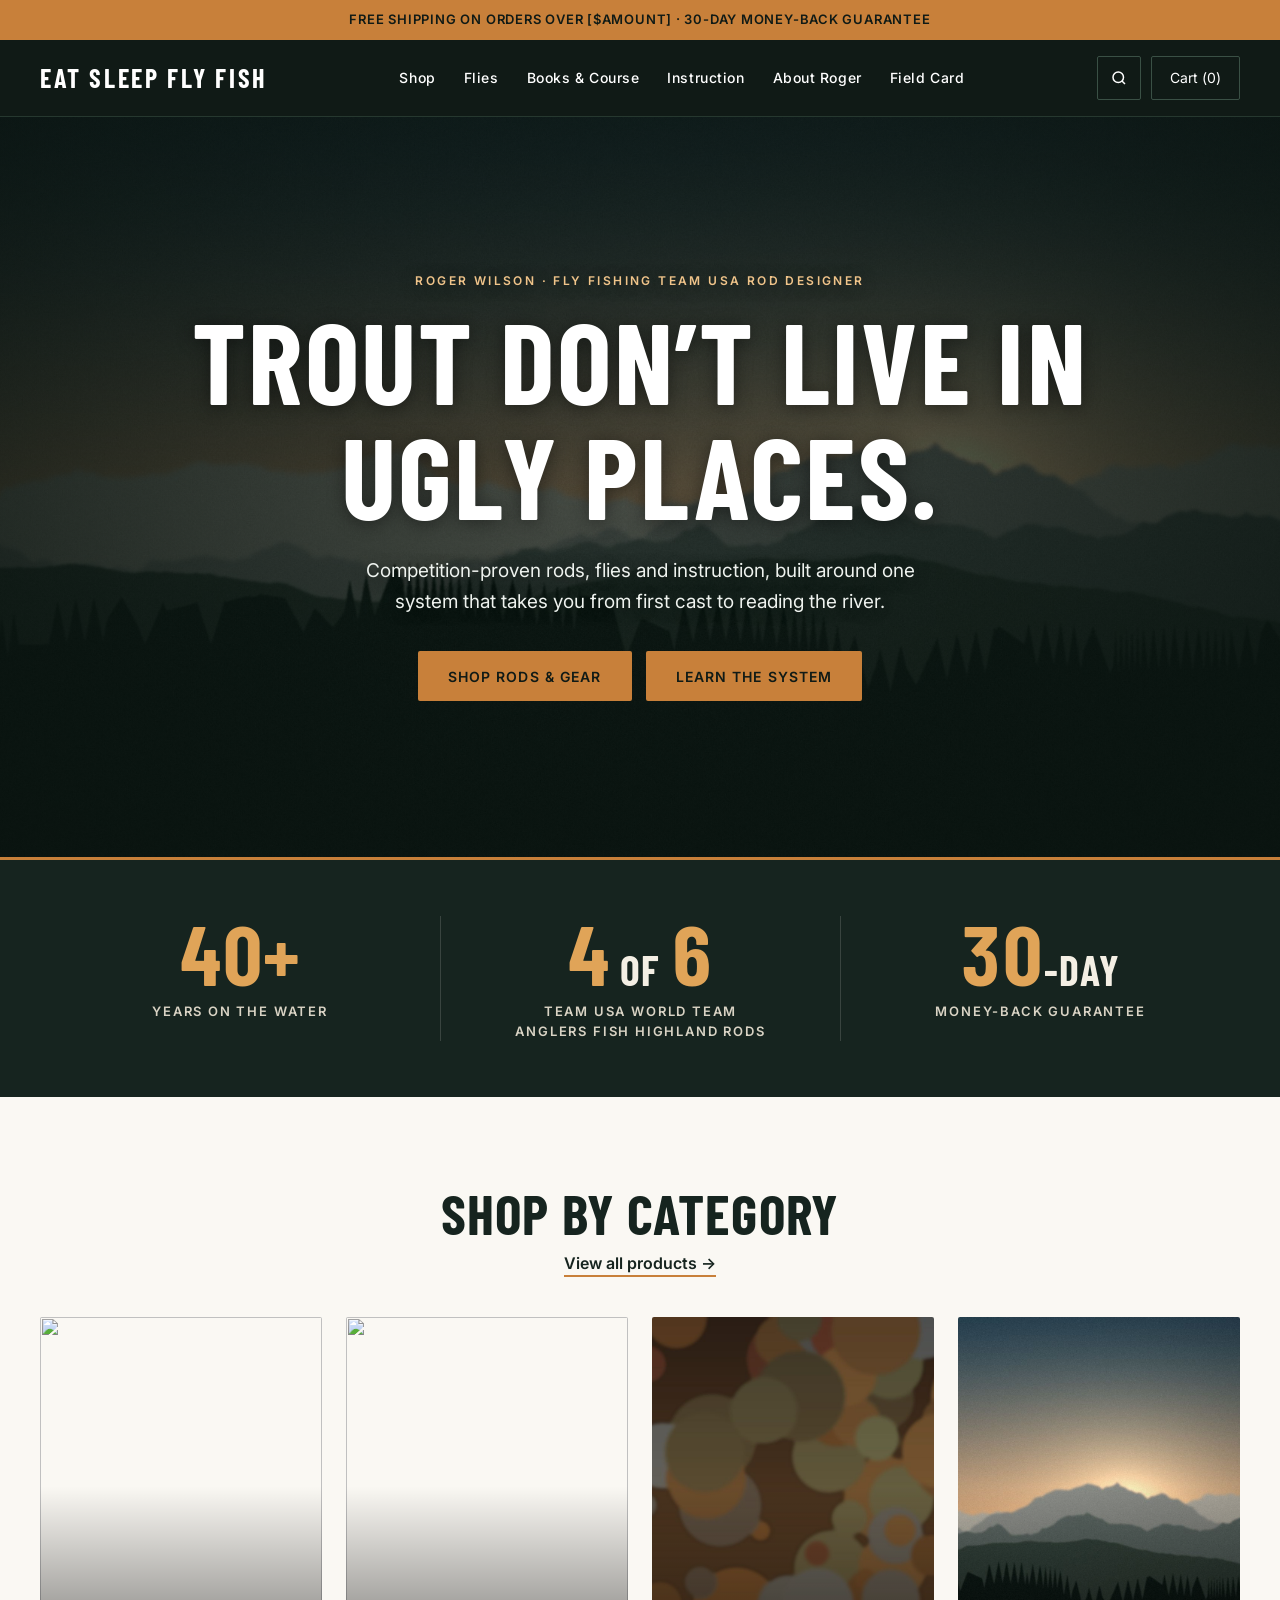
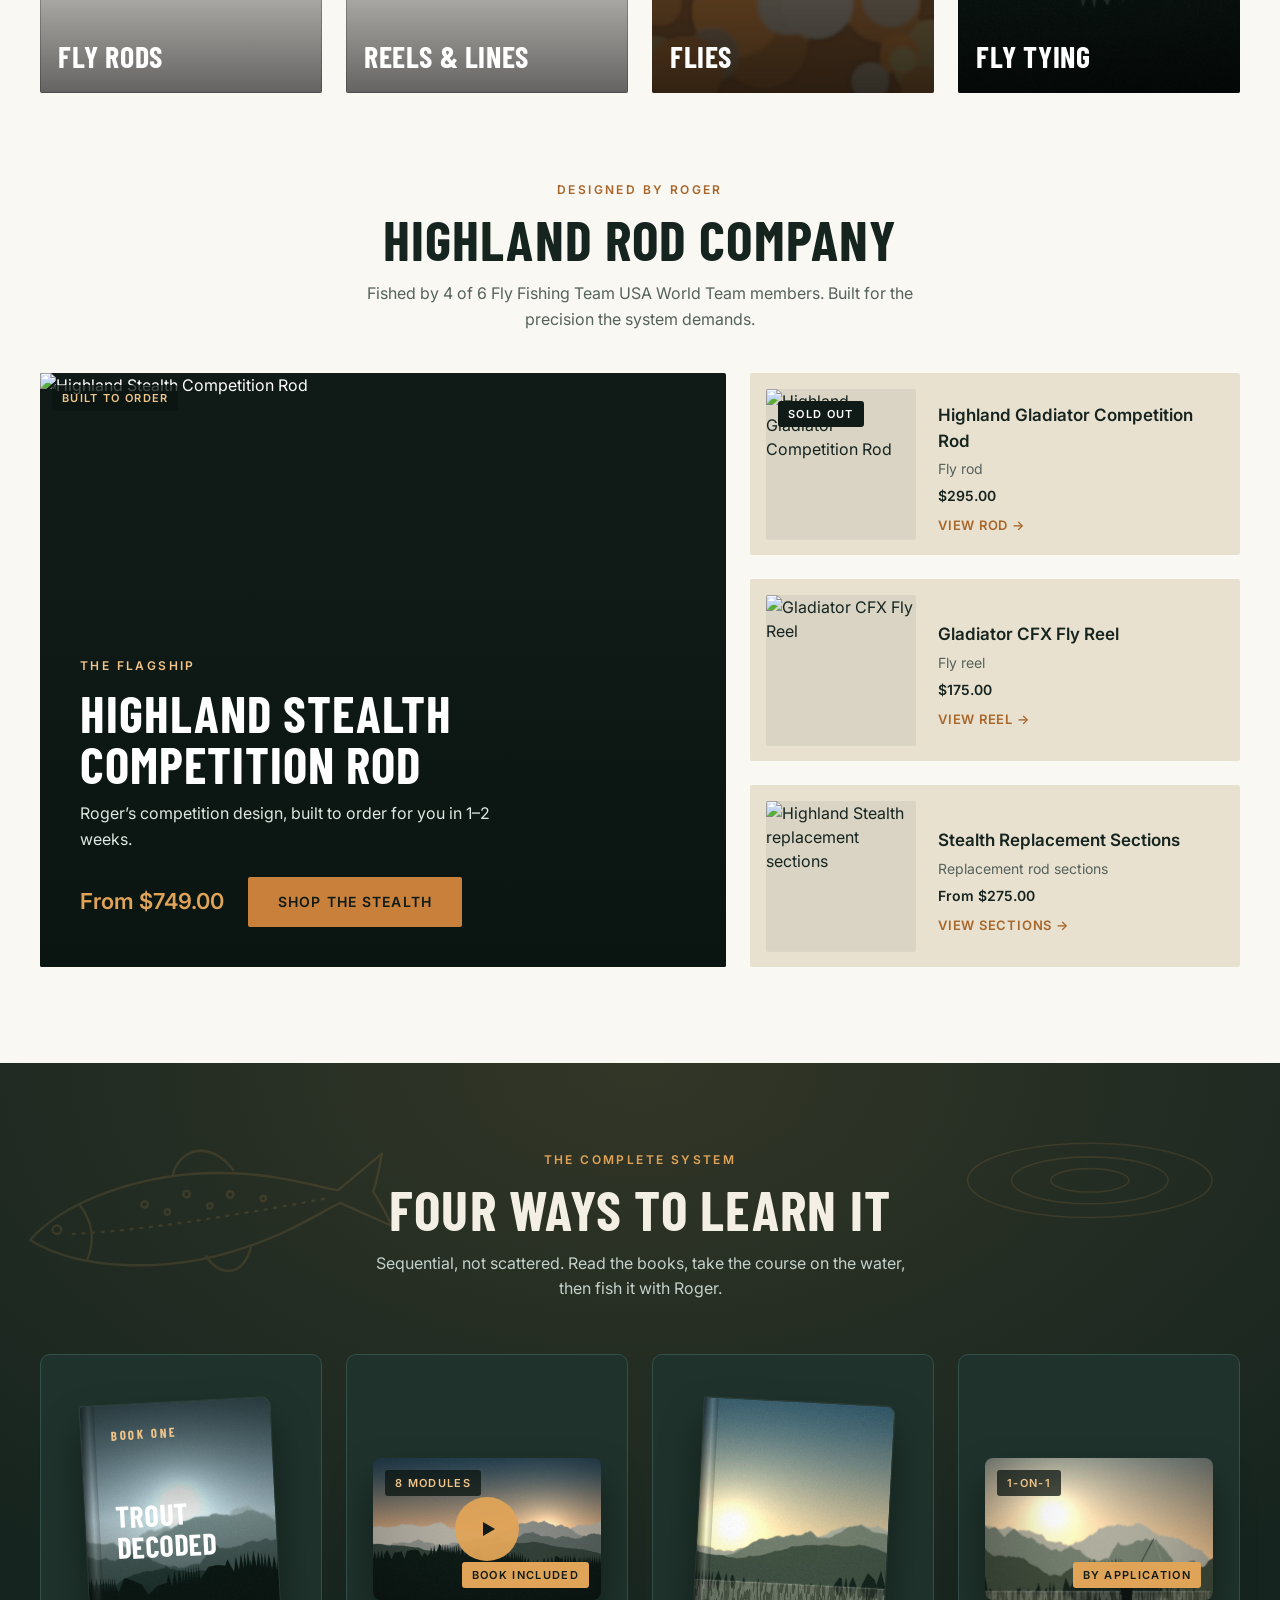
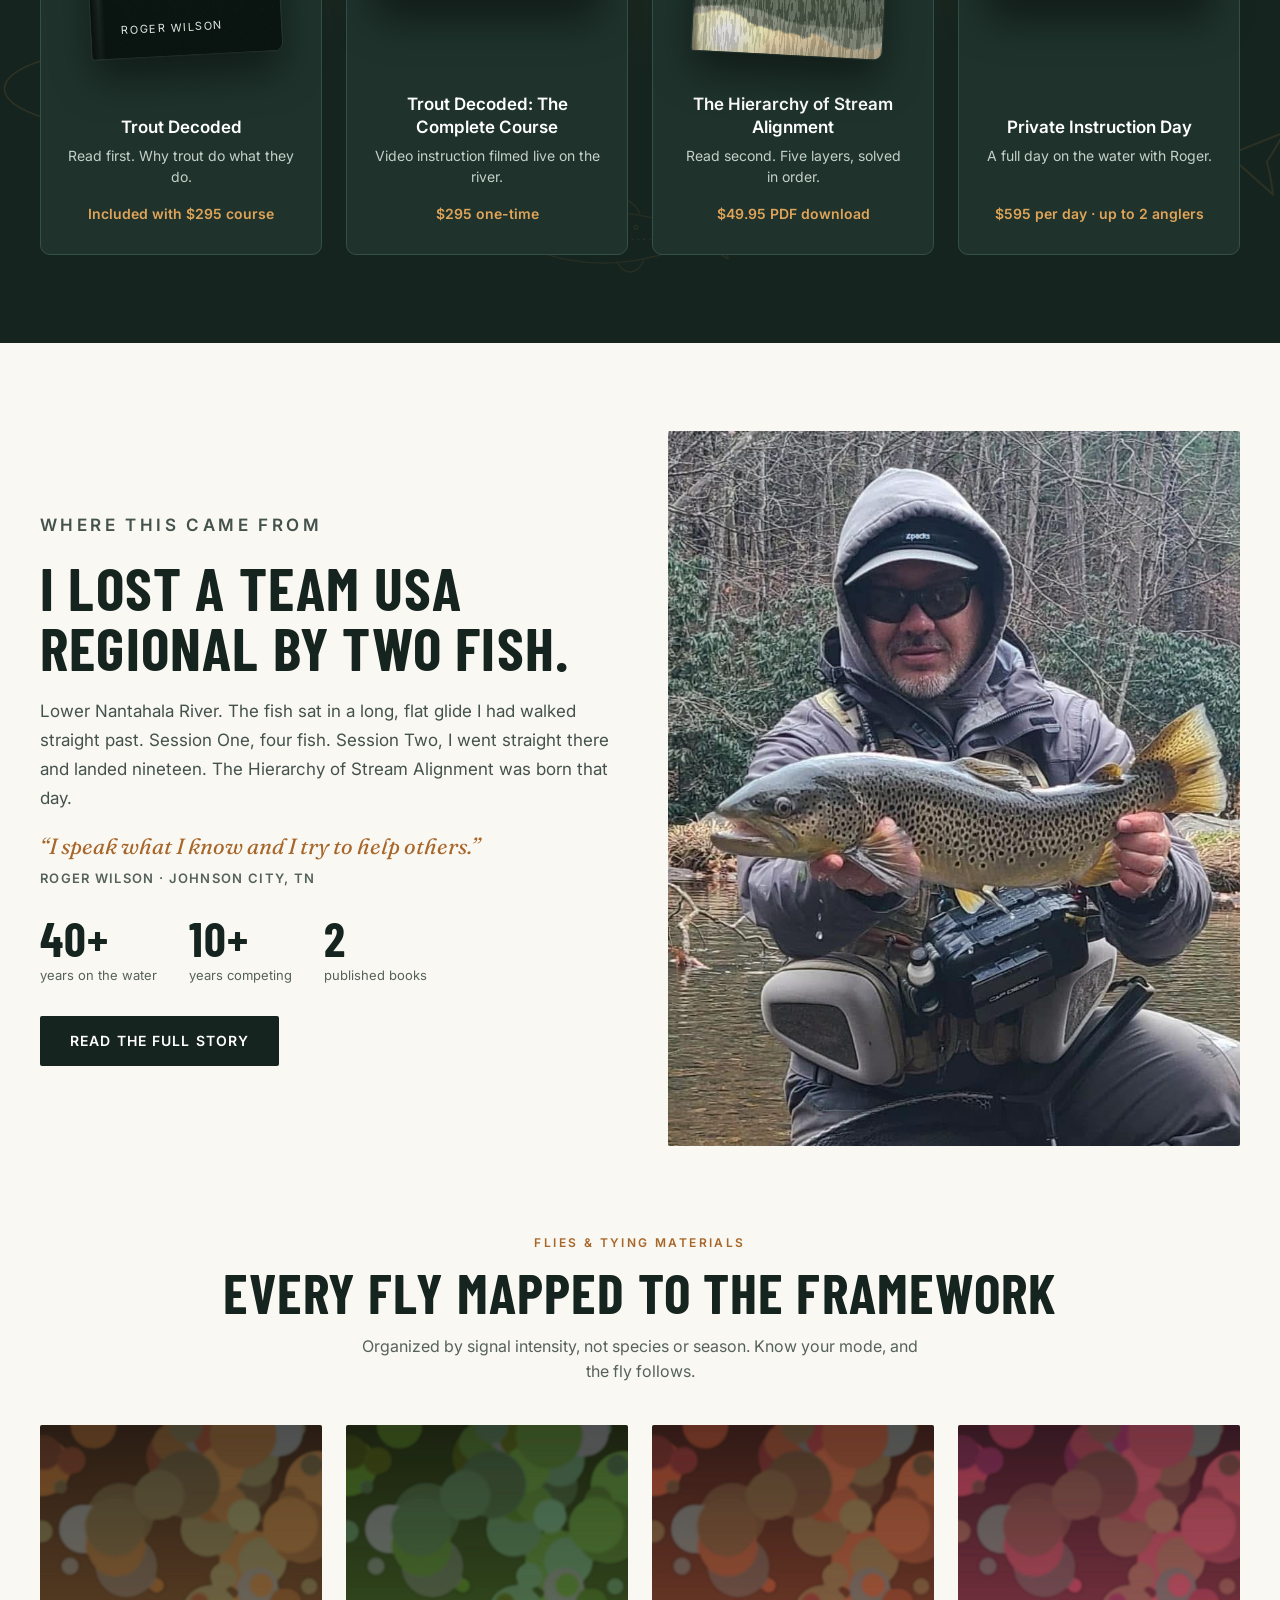
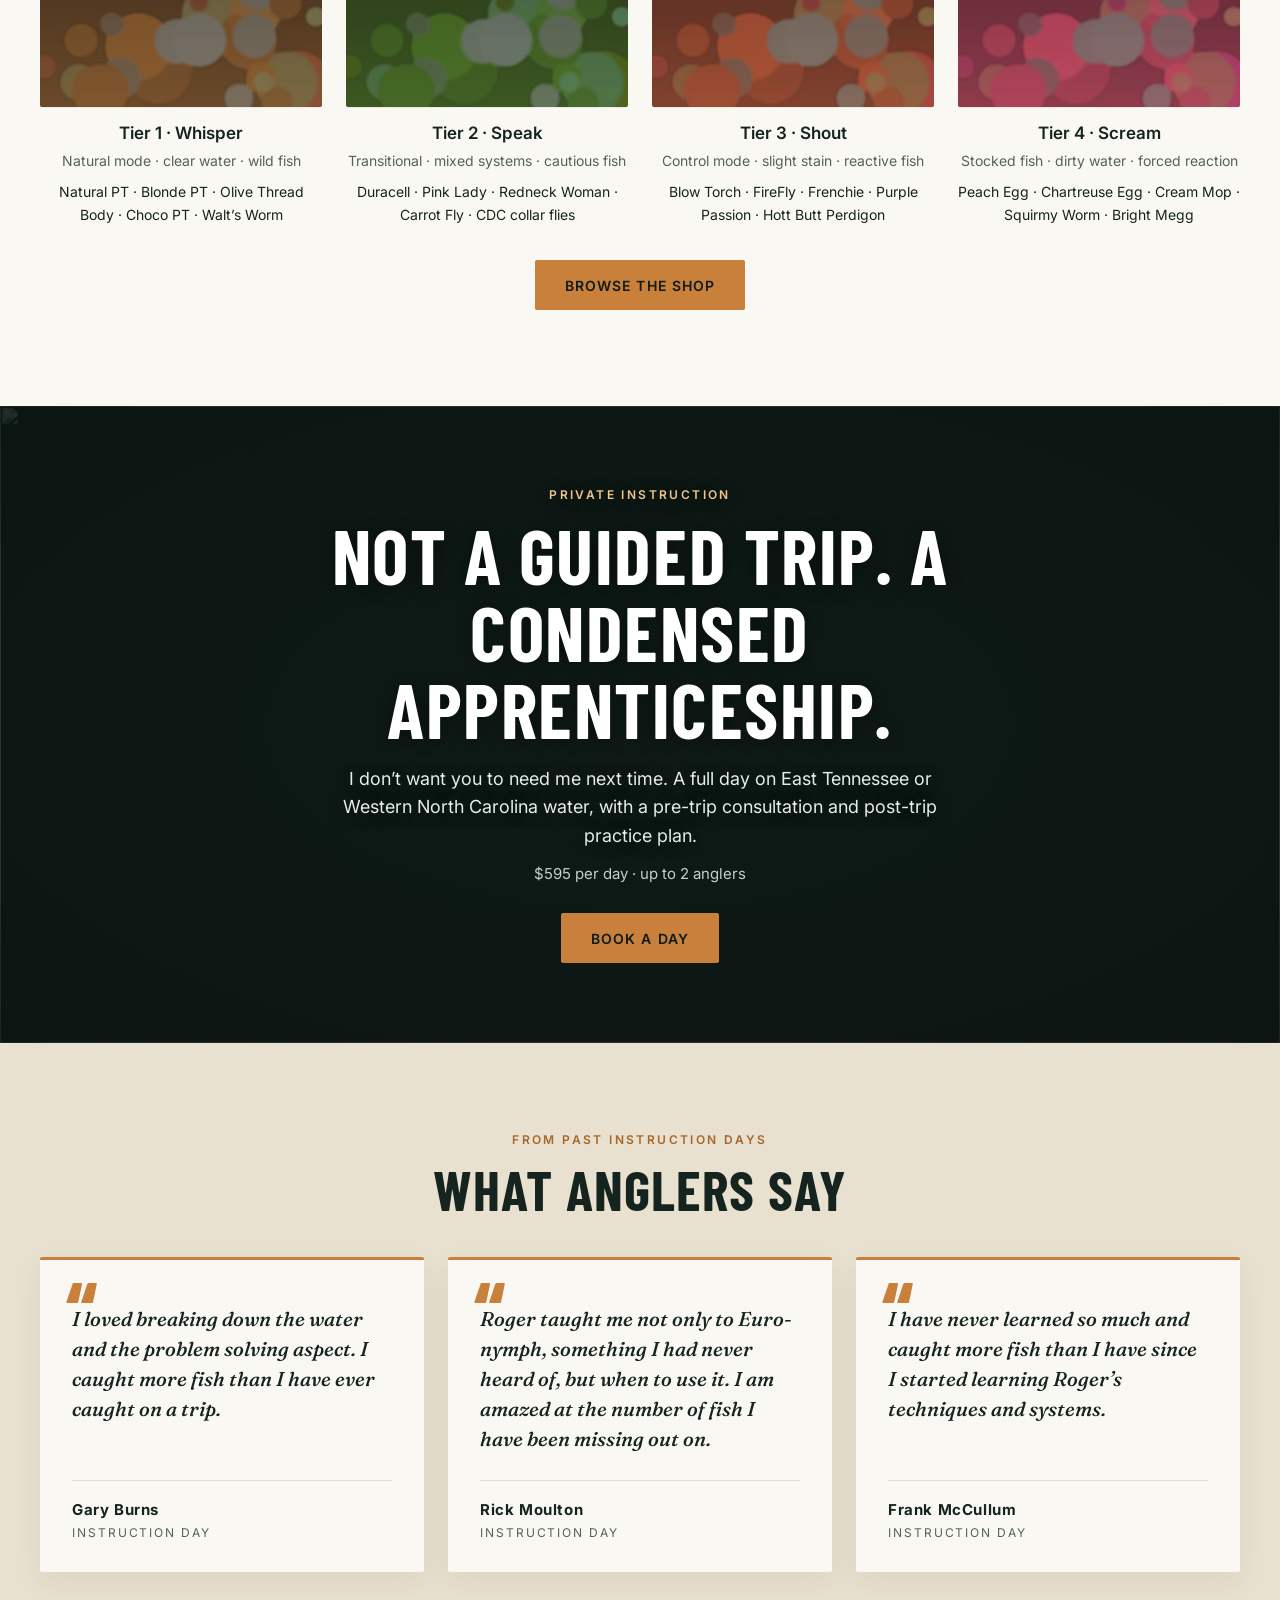
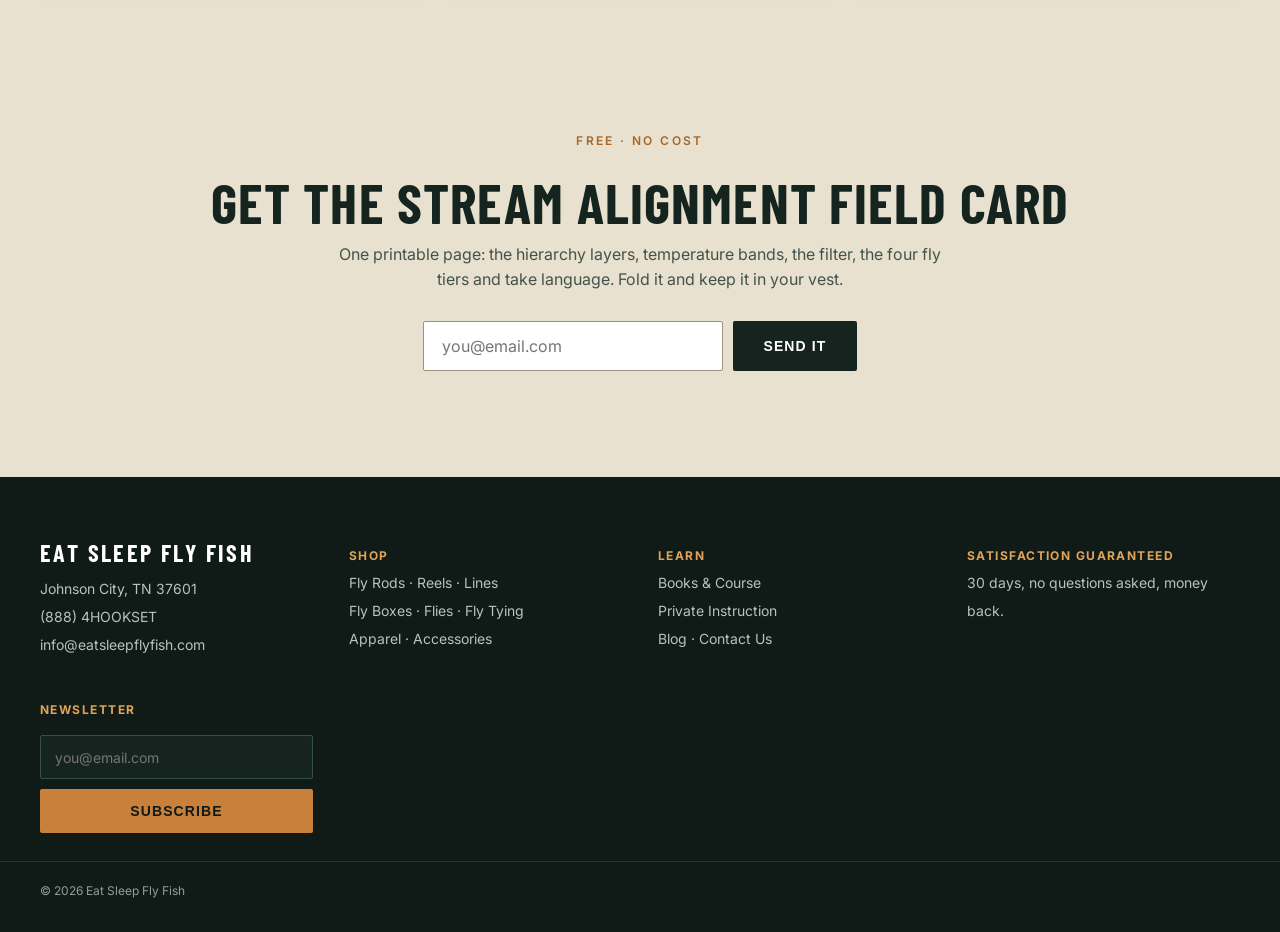
==== esff-site/index.html @ cd4b2e65 "Add files via upload" ====
<!doctype html>
<html lang="en">
<head>
<meta charset="utf-8">
<meta name="viewport" content="width=device-width, initial-scale=1">
<title>Eat Sleep Fly Fish — Fly fishing gear, flies &amp; instruction</title>
<meta name="description" content="Competition-proven fly rods, flies, tying materials and instruction from Roger Wilson. One system from first cast to reading the river.">
<meta name="theme-color" content="#16241f">
<link rel="preconnect" href="https://fonts.googleapis.com">
<link rel="preconnect" href="https://fonts.gstatic.com" crossorigin>
<link href="https://fonts.googleapis.com/css2?family=Barlow+Condensed:wght@500;600;700&amp;family=Fraunces:ital,wght@1,500&amp;family=Inter:wght@400;500;600&amp;display=swap" rel="stylesheet">
<link rel="stylesheet" href="styles.css">
<link rel="preconnect" href="https://www.youtube-nocookie.com">
<link rel="preconnect" href="https://www.youtube.com">
<link rel="preconnect" href="https://i.ytimg.com">
<link rel="preconnect" href="https://www.google.com">
</head>
<body>

<a class="skip" href="#main">Skip to content</a>

<div class="promo">Free shipping on orders over [$AMOUNT] · 30-day money-back guarantee</div>

<header class="site-header" id="top">
  <div class="container header-row">
    <a href="#top" class="brand h">Eat Sleep Fly Fish</a>
    <button class="nav-toggle" aria-expanded="false" aria-controls="primary-nav" aria-label="Menu">
      <span></span><span></span><span></span>
    </button>
    <nav id="primary-nav" class="nav" aria-label="Main">
      <a href="#shop">Shop</a>
      <a href="#flies">Flies</a>
      <a href="#learn">Books &amp; Course</a>
      <a href="#instruction">Instruction</a>
      <a href="#about">About Roger</a>
      <a href="#field-card">Field Card</a>
    </nav>
    <div class="header-actions">
      <button class="icon-btn" aria-label="Search">
        <svg width="18" height="18" viewBox="0 0 24 24" fill="none" stroke="currentColor" stroke-width="2" aria-hidden="true"><circle cx="11" cy="11" r="7"/><path d="M20 20l-4-4"/></svg>
      </button>
      <a href="#" class="cart-btn">Cart (<span id="cart-count">0</span>)</a>
    </div>
  </div>
</header>

<main id="main">

<!-- HERO -->
<section class="hero">
  <!-- PLACEHOLDER: YouTube background. To go back to the self-hosted file, delete .hero-yt and restore:
  <video class="hero-video" autoplay muted loop playsinline poster="assets/hero.jpg" aria-hidden="true">
    <source src="assets/hero.mp4" type="video/mp4">
  </video>
  -->
  <div class="hero-yt" aria-hidden="true" data-yt-id="wlLaIAcJRos">
    <div id="hero-yt-player"></div>
    <div class="hero-yt-cover"></div>
  </div>
  <div class="hero-shade"></div>
  <div class="container hero-inner">
    <p class="eyebrow light">Roger Wilson · Fly Fishing Team USA Rod Designer</p>
    <h1 class="h hero-title">Trout don’t live in ugly places.</h1>
    <p class="hero-sub">Competition-proven rods, flies and instruction, built around one system that takes you from first cast to reading the river.</p>
    <div class="btn-row">
      <a class="btn" href="#shop">Shop Rods &amp; Gear</a>
      <a class="btn outline" href="#learn">Learn the System</a>
    </div>
  </div>
</section>

<!-- STATS STRIP -->
<section class="strip">
  <div class="container strip-row">
    <div class="stat">
      <b class="h stat-num"><span data-count="40">40</span>+</b>
      <span class="stat-label">Years on the water</span>
    </div>
    <div class="stat">
      <b class="h stat-num"><span data-count="4">4</span><small> of </small>6</b>
      <span class="stat-label">Team USA World Team anglers fish Highland rods</span>
    </div>
    <div class="stat">
      <b class="h stat-num"><span data-count="30">30</span><small>-day</small></b>
      <span class="stat-label">Money-back guarantee</span>
    </div>
  </div>
</section>

<!-- CATEGORIES -->
<section id="shop" class="container section">
  <div class="section-head center reveal">
    <h2 class="h">Shop by category</h2>
    <a class="link" href="https://eatsleepflyfish.com/collections/all">View all products →</a>
  </div>
  <div class="grid cols-4">
    <a class="tile reveal" href="https://eatsleepflyfish.com/collections/fly-rods-1"><img src="https://cdn.shopify.com/s/files/1/0056/9016/3270/files/Stealth_Rod_Close_up_2.jpg?v=1736611424&amp;width=800" alt="" loading="lazy"><span class="h">Fly Rods</span></a>
    <a class="tile reveal" href="https://eatsleepflyfish.com/collections/fly-reels"><img src="https://cdn.shopify.com/s/files/1/0056/9016/3270/products/BlackonBlack.jpg?v=1623808858&amp;width=800" alt="" loading="lazy"><span class="h">Reels &amp; Lines</span></a>
    <a class="tile reveal" href="#flies"><img src="assets/bokeh.jpg" alt="" loading="lazy"><span class="h">Flies</span></a>
    <a class="tile reveal" href="#tying" id="tying"><img src="assets/hero.jpg" alt="" loading="lazy" style="object-position:80% 50%"><span class="h">Fly Tying</span></a>
  </div>
</section>

<!-- RODS -->
<section class="container section" id="rods">
  <div class="section-head center reveal">
    <p class="eyebrow">Designed by Roger</p>
    <h2 class="h">Highland Rod Company</h2>
    <p class="lede">Fished by 4 of 6 Fly Fishing Team USA World Team members. Built for the precision the system demands.</p>
  </div>
  <div class="rods-feature">
    <!-- Flagship spotlight -->
    <a class="feature reveal" href="https://eatsleepflyfish.com/collections/fly-rods/products/highland-stealth">
      <img src="https://cdn.shopify.com/s/files/1/0056/9016/3270/files/StealthRodCloseUp.jpg?v=1736611388&amp;width=1400" alt="Highland Stealth Competition Rod" loading="lazy">
      <img class="alt" src="https://cdn.shopify.com/s/files/1/0056/9016/3270/files/Steallth_Rod_Upright.jpg?v=1736611425&amp;width=1400" alt="" loading="lazy">
      <span class="tag tl">Built to order</span>
      <div class="feature-body">
        <p class="eyebrow light">The flagship</p>
        <h3 class="h">Highland Stealth Competition Rod</h3>
        <p class="feature-copy">Roger’s competition design, built to order for you in 1–2 weeks.</p>
        <div class="feature-foot">
          <span class="feature-price">From $749.00</span>
          <span class="btn">Shop the Stealth</span>
        </div>
      </div>
    </a>
    <!-- The rest of the line -->
    <div class="rods-list">
      <a class="product row-card reveal" href="https://eatsleepflyfish.com/collections/fly-rods/products/highland-gladiator-competition-rod">
        <div class="thumb"><img src="https://cdn.shopify.com/s/files/1/0056/9016/3270/products/Gladiator_Rod_1.jpg?v=1574045296&amp;width=400" alt="Highland Gladiator Competition Rod" loading="lazy"><img class="alt" src="https://cdn.shopify.com/s/files/1/0056/9016/3270/products/Gladiator_Rod_2.jpg?v=1574045296&amp;width=400" alt="" loading="lazy"><span class="tag tl sold">Sold out</span></div>
        <div><h3>Highland Gladiator Competition Rod</h3><p>Fly rod</p><p class="price">$295.00</p><span class="more">View rod →</span></div>
      </a>
      <a class="product row-card reveal" href="https://eatsleepflyfish.com/collections/fly-rods/products/gladiator-cf-fly-reel">
        <div class="thumb"><img src="https://cdn.shopify.com/s/files/1/0056/9016/3270/products/FaceonShotBlack.jpg?v=1623808858&amp;width=400" alt="Gladiator CFX Fly Reel" loading="lazy"><img class="alt" src="https://cdn.shopify.com/s/files/1/0056/9016/3270/products/SideShotBlack.jpg?v=1623808858&amp;width=400" alt="" loading="lazy"></div>
        <div><h3>Gladiator CFX Fly Reel</h3><p>Fly reel</p><p class="price">$175.00</p><span class="more">View reel →</span></div>
      </a>
      <a class="product row-card reveal" href="https://eatsleepflyfish.com/collections/fly-rods/products/highland-stealth-competition-rod-replacement-sections">
        <div class="thumb"><img src="https://cdn.shopify.com/s/files/1/0056/9016/3270/files/Stealth_Rod_Guides.jpg?v=1736611424&amp;width=400" alt="Highland Stealth replacement sections" loading="lazy"><img class="alt" src="https://cdn.shopify.com/s/files/1/0056/9016/3270/files/Katana_Grip_96b78428-d20a-4441-9481-a2acf0d34b00.jpg?v=1739242450&amp;width=400" alt="" loading="lazy"></div>
        <div><h3>Stealth Replacement Sections</h3><p>Replacement rod sections</p><p class="price">From $275.00</p><span class="more">View sections →</span></div>
      </a>
    </div>
  </div>
</section>

<!-- BOOKS + COURSE -->
<section id="learn" class="learn">
  <svg class="learn-bg" aria-hidden="true" viewBox="0 0 1440 900" preserveAspectRatio="xMidYMid slice">
    <defs>
      <symbol id="trout" viewBox="-200 -80 400 160"><g fill="none" stroke="#e0a458" stroke-width="2.2" stroke-linecap="round" stroke-linejoin="round"><path d="M-150 0C-110 -34 -30 -48 40 -36C90 -28 120 -12 140 -6L185 -34C178 -12 174 -4 172 0C174 4 178 12 185 34L140 6C120 12 90 28 40 36C-30 48 -110 34 -150 0Z"/><path d="M-10 -42C0 -66 30 -68 46 -38"/><path d="M10 38C20 58 40 62 52 36"/><path d="M-100 -26C-90 -8 -90 8 -100 26"/><path d="M-110 0C-40 6 40 4 130 0" stroke-dasharray="2 7"/><circle cx="-124" cy="-6" r="4"/><circle cx="-40" cy="-18" r="3"/><circle cx="0" cy="-22" r="3"/><circle cx="40" cy="-16" r="3"/><circle cx="-20" cy="-8" r="2.5"/><circle cx="20" cy="-8" r="2.5"/><circle cx="70" cy="-8" r="2.5"/></g></symbol>
      <symbol id="sprig" viewBox="0 0 120 260"><g fill="none" stroke="#e0a458" stroke-width="2" stroke-linecap="round"><path d="M60 258C58 180 62 90 60 4"/><path d="M60 230L12 204M60 230L108 204M60 196L20 168M60 196L100 168M60 160L28 134M60 160L92 134M60 124L36 102M60 124L84 102M60 88L42 70M60 88L78 70M60 54L48 40M60 54L72 40"/></g></symbol>
      <radialGradient id="glow" cx="50%" cy="0%" r="70%"><stop offset="0" stop-color="#e0a458" stop-opacity=".14"/><stop offset="1" stop-color="#e0a458" stop-opacity="0"/></radialGradient>
    </defs>
    <rect width="1440" height="900" fill="url(#glow)"/>
    <g opacity=".13"><use href="#trout" x="40" y="70" width="440" height="176" transform="rotate(-8 260 160)"/></g>
    <g opacity=".10"><use href="#trout" x="1010" y="610" width="380" height="152" transform="rotate(10 1200 686)"/></g>
    <g opacity=".08"><use href="#trout" x="560" y="740" width="260" height="104"/></g>
    <g opacity=".12">
      <use href="#sprig" x="-10" y="380" width="110" height="238" transform="rotate(-18 45 500)"/>
      <use href="#sprig" x="1330" y="60" width="110" height="238" transform="rotate(20 1385 180)"/>
      <use href="#sprig" x="1270" y="330" width="80" height="173" transform="rotate(36 1310 420)"/>
    </g>
    <g fill="none" stroke="#e0a458" stroke-opacity=".12" stroke-width="1.6">
      <ellipse cx="1180" cy="120" rx="40" ry="12"/><ellipse cx="1180" cy="120" rx="80" ry="24"/><ellipse cx="1180" cy="120" rx="125" ry="38"/>
      <ellipse cx="210" cy="640" rx="30" ry="9"/><ellipse cx="210" cy="640" rx="64" ry="19"/><ellipse cx="210" cy="640" rx="100" ry="30"/><ellipse cx="210" cy="640" rx="140" ry="42"/>
    </g>
  </svg>
  <div class="container learn-inner">
    <div class="section-head center light">
      <p class="eyebrow amber">The complete system</p>
      <h2 class="h">Four ways to learn it</h2>
      <p class="lede">Sequential, not scattered. Read the books, take the course on the water, then fish it with Roger.</p>
    </div>
    <div class="grid cols-4 stretch">
      <a class="card" href="https://eatsleepflyfish.com/products/trout-decoded">
        <div class="card-media"><div class="cover tilt-l"><img src="assets/forest.jpg" alt=""><i class="spine"></i><div class="cover-text"><span class="h k">Book One</span><span class="h t">Trout Decoded</span><span class="by">Roger Wilson</span></div></div></div>
        <h3>Trout Decoded</h3><p>Read first. Why trout do what they do.</p><p class="price amber">Included with $295 course</p>
      </a>
      <a class="card" href="https://eatsleepflyfish.com/products/trout-decoded">
        <div class="card-media"><div class="video-thumb"><img src="assets/hero.jpg" alt=""><span class="play" aria-hidden="true"><svg width="24" height="24" viewBox="0 0 24 24"><path d="M8 5l12 7-12 7z" fill="#101a16"/></svg></span><span class="tag tl">8 modules</span><span class="tag br">Book included</span></div></div>
        <h3>Trout Decoded: The Complete Course</h3><p>Video instruction filmed live on the river.</p><p class="price amber">$295 one-time</p>
      </a>
      <a class="card" href="https://eatsleepflyfish.com/products/hierarchy-of-stream-alignment">
        <div class="card-media"><div class="cover tilt-r"><img src="assets/river.jpg" alt=""><i class="spine"></i><div class="cover-text"><span class="h k">Book Two</span><span class="h t">The Hierarchy</span><span class="by">Roger Wilson</span></div></div></div>
        <h3>The Hierarchy of Stream Alignment</h3><p>Read second. Five layers, solved in order.</p><p class="price amber">$49.95 PDF download</p>
      </a>
      <a class="card" href="https://eatsleepflyfish.com/products/instruction">
        <div class="card-media"><div class="video-thumb"><img src="assets/angler.jpg" alt=""><span class="tag tl">1-on-1</span><span class="tag br">By application</span></div></div>
        <h3>Private Instruction Day</h3><p>A full day on the water with Roger.</p><p class="price amber">$595 per day · up to 2 anglers</p>
      </a>
    </div>
  </div>
</section>

<!-- ABOUT -->
<section id="about" class="container section about">
  <div class="about-grid">
    <div class="about-copy reveal">
      <p class="eyebrow">Where this came from</p>
      <h2 class="h">I lost a Team USA Regional by two fish.</h2>
      <p>Lower Nantahala River. The fish sat in a long, flat glide I had walked straight past. Session One, four fish. Session Two, I went straight there and landed nineteen. The Hierarchy of Stream Alignment was born that day.</p>
      <blockquote class="pull">“I speak what I know and I try to help others.”<cite>Roger Wilson · Johnson City, TN</cite></blockquote>
      <div class="stats">
        <div><b class="h">40+</b><span>years on the water</span></div>
        <div><b class="h">10+</b><span>years competing</span></div>
        <div><b class="h">2</b><span>published books</span></div>
      </div>
      <a class="btn dark" href="#">Read the full story</a>
    </div>
    <div class="about-img reveal"><img src="assets/roger-wilson.jpg" alt="Roger Wilson holding a brown trout in a mountain stream" loading="lazy" style="object-position:50% 30%"></div>
  </div>
</section>

<!-- FLIES -->
<section id="flies" class="container section">
  <div class="section-head center reveal">
    <p class="eyebrow">Flies &amp; tying materials</p>
    <h2 class="h">Every fly mapped to the framework</h2>
    <p class="lede">Organized by signal intensity, not species or season. Know your mode, and the fly follows.</p>
  </div>
  <div class="grid cols-4 center-text">
    <a class="product reveal" href="https://eatsleepflyfish.com/collections/flies/Flies"><div class="thumb sq t1"><img src="assets/bokeh.jpg" alt="" loading="lazy"></div><h3>Tier 1 · Whisper</h3><p>Natural mode · clear water · wild fish</p><p class="flies-list">Natural PT · Blonde PT · Olive Thread Body · Choco PT · Walt’s Worm</p></a>
    <a class="product reveal" href="https://eatsleepflyfish.com/collections/flies/Flies"><div class="thumb sq t2"><img src="assets/bokeh.jpg" alt="" loading="lazy"></div><h3>Tier 2 · Speak</h3><p>Transitional · mixed systems · cautious fish</p><p class="flies-list">Duracell · Pink Lady · Redneck Woman · Carrot Fly · CDC collar flies</p></a>
    <a class="product reveal" href="https://eatsleepflyfish.com/collections/flies/Flies"><div class="thumb sq t3"><img src="assets/bokeh.jpg" alt="" loading="lazy"></div><h3>Tier 3 · Shout</h3><p>Control mode · slight stain · reactive fish</p><p class="flies-list">Blow Torch · FireFly · Frenchie · Purple Passion · Hott Butt Perdigon</p></a>
    <a class="product reveal" href="https://eatsleepflyfish.com/collections/flies/Flies"><div class="thumb sq t4"><img src="assets/bokeh.jpg" alt="" loading="lazy"></div><h3>Tier 4 · Scream</h3><p>Stocked fish · dirty water · forced reaction</p><p class="flies-list">Peach Egg · Chartreuse Egg · Cream Mop · Squirmy Worm · Bright Megg</p></a>
  </div>
  <div class="btn-row"><a class="btn" href="https://eatsleepflyfish.com/collections/all">Browse the Shop</a></div>
</section>

<!-- INSTRUCTION -->
<section id="instruction" class="instruction">
  <!-- PLACEHOLDER background: a frame from the hero video. Swap for a stock photo saved as assets/instruction.jpg -->
  <img class="instr-bg" src="https://i.ytimg.com/vi/wlLaIAcJRos/maxresdefault.jpg" alt="" loading="lazy">
  <div class="instr-shade"></div>
  <div class="container instr-inner">
    <p class="eyebrow light">Private instruction</p>
    <h2 class="h">Not a guided trip. A condensed apprenticeship.</h2>
    <p class="instr-copy">I don’t want you to need me next time. A full day on East Tennessee or Western North Carolina water, with a pre-trip consultation and post-trip practice plan.</p>
    <p class="instr-price">$595 per day · up to 2 anglers</p>
    <a class="btn" href="https://eatsleepflyfish.com/products/instruction">Book a Day</a>
  </div>
</section>

<!-- TESTIMONIALS -->
<section id="testimonials" class="testimonials">
  <div class="container section">
    <div class="section-head center reveal">
      <p class="eyebrow">From past instruction days</p>
      <h2 class="h">What anglers say</h2>
    </div>
    <div class="grid cols-3 quotes">
      <figure class="quote reveal">
        <span class="quote-mark h" aria-hidden="true">“</span>
        <blockquote>I loved breaking down the water and the problem solving aspect. I caught more fish than I have ever caught on a trip.</blockquote>
        <figcaption><b>Gary Burns</b><span>Instruction day</span></figcaption>
      </figure>
      <figure class="quote reveal">
        <span class="quote-mark h" aria-hidden="true">“</span>
        <blockquote>Roger taught me not only to Euro-nymph, something I had never heard of, but when to use it. I am amazed at the number of fish I have been missing out on.</blockquote>
        <figcaption><b>Rick Moulton</b><span>Instruction day</span></figcaption>
      </figure>
      <figure class="quote reveal">
        <span class="quote-mark h" aria-hidden="true">“</span>
        <blockquote>I have never learned so much and caught more fish than I have since I started learning Roger’s techniques and systems.</blockquote>
        <figcaption><b>Frank McCullum</b><span>Instruction day</span></figcaption>
      </figure>
    </div>
  </div>
</section>

<!-- FIELD CARD -->
<section id="field-card" class="fieldcard">
  <div class="container fieldcard-inner">
    <p class="eyebrow">Free · No cost</p>
    <h2 class="h">Get the Stream Alignment Field Card</h2>
    <p>One printable page: the hierarchy layers, temperature bands, the filter, the four fly tiers and take language. Fold it and keep it in your vest.</p>
    <form id="field-form" class="signup" novalidate>
      <label for="email" class="sr">Email address</label>
      <input id="email" name="email" type="email" placeholder="you@email.com" autocomplete="email" required>
      <button class="btn dark" type="submit">Send it</button>
    </form>
    <p id="form-msg" class="form-msg" role="status" aria-live="polite"></p>
  </div>
</section>

</main>

<footer class="site-footer">
  <div class="container footer-grid">
    <div><div class="h brand-foot">Eat Sleep Fly Fish</div>Johnson City, TN 37601<br>(888) 4HOOKSET<br><a href="mailto:info@eatsleepflyfish.com">info@eatsleepflyfish.com</a></div>
    <div><b>Shop</b><br>
      <a href="https://eatsleepflyfish.com/collections/fly-rods-1">Fly Rods</a> · <a href="https://eatsleepflyfish.com/collections/fly-reels">Reels</a> · <a href="https://eatsleepflyfish.com/collections/fly-line">Lines</a><br>
      <a href="https://eatsleepflyfish.com/collections/fly-boxes">Fly Boxes</a> · <a href="https://eatsleepflyfish.com/collections/flies/Flies">Flies</a> · <a href="https://eatsleepflyfish.com/collections/fly-tying">Fly Tying</a><br>
      <a href="https://eatsleepflyfish.com/collections/apparel">Apparel</a> · <a href="https://eatsleepflyfish.com/collections/accessories">Accessories</a></div>
    <div><b>Learn</b><br>
      <a href="#learn">Books &amp; Course</a><br>
      <a href="https://eatsleepflyfish.com/products/instruction">Private Instruction</a><br>
      <a href="https://eatsleepflyfish.com/blogs/news">Blog</a> · <a href="https://eatsleepflyfish.com/pages/contact-us">Contact Us</a></div>
    <div><b>Satisfaction guaranteed</b><br>30 days, no questions asked, money back.</div>
    <div><b>Newsletter</b>
      <form class="news-form" action="https://eatsleepflyfish.com/contact#contact_form" method="post" accept-charset="UTF-8">
        <input type="hidden" name="form_type" value="customer">
        <input type="hidden" name="utf8" value="✓">
        <input type="hidden" name="contact[tags]" value="newsletter">
        <label for="news-email" class="sr">Email address</label>
        <input id="news-email" name="contact[email]" type="email" placeholder="you@email.com" autocomplete="email" required>
        <button class="btn" type="submit">Subscribe</button>
      </form>
    </div>
  </div>
  <div class="container footer-base">© <span id="year">2026</span> Eat Sleep Fly Fish</div>
</footer>

<script src="script.js"></script>
</body>
</html>
---- esff-site/styles.css ----
:root{
  --forest:#16241f; --forest-2:#1f332c; --ink:#101a16; --amber:#e0a458; --copper:#c8803a;
  --copper-dk:#a8672a; --cream:#faf8f3; --sand:#e9e1cf; --river:#9cc0d3; --muted:#55625b;
  --max:1280px;
}
*{box-sizing:border-box}
html{scroll-behavior:smooth}
body{margin:0;font-family:Inter,system-ui,sans-serif;color:var(--forest);background:var(--cream);line-height:1.5;-webkit-font-smoothing:antialiased}
img,video,svg{display:block;max-width:100%}
a{color:inherit;text-decoration:none}
h1,h2,h3,p{margin:0}
.container{max-width:var(--max);margin:0 auto;padding:0 40px}
.sr{position:absolute;left:-9999px}
.skip{position:absolute;left:-9999px;top:0;background:#fff;color:#000;padding:10px 14px;z-index:100}
.skip:focus{left:8px;top:8px}
:focus-visible{outline:3px solid var(--amber);outline-offset:3px}

.h{font-family:'Barlow Condensed',sans-serif;text-transform:uppercase;font-weight:700;letter-spacing:.02em;line-height:1}
.eyebrow{font-size:12px;letter-spacing:.2em;text-transform:uppercase;font-weight:600;color:var(--copper-dk);margin-bottom:12px}
.eyebrow.light{color:#f0c48a}
.eyebrow.amber{color:var(--amber)}
.lede{max-width:560px;margin:14px auto 0;color:var(--muted);font-size:16px;line-height:1.6}
.link{font-weight:600;border-bottom:2px solid var(--copper);display:inline-block;margin-top:10px}

.btn{display:inline-flex;align-items:center;justify-content:center;height:50px;padding:0 30px;background:var(--copper);color:var(--ink);font-weight:600;font-size:14px;letter-spacing:.08em;text-transform:uppercase;border:0;border-radius:2px;cursor:pointer;transition:background .2s,transform .2s}
.btn:hover{background:#d9913f;transform:translateY(-1px)}
.btn.outline{background:transparent;border:1.5px solid #fff;color:#fff}
.btn.outline:hover{background:rgba(255,255,255,.12)}
.btn.dark{background:var(--forest);color:#fff}
.btn.dark:hover{background:#0f1d18}
.btn-row{display:flex;flex-wrap:wrap;gap:14px;justify-content:center;margin-top:34px}

/* promo + header */
.promo{background:var(--copper);color:var(--ink);text-align:center;font-size:13px;font-weight:600;letter-spacing:.06em;text-transform:uppercase;padding:10px 16px}
.site-header{position:sticky;top:0;z-index:50;background:var(--ink);color:#fff;border-bottom:1px solid #26382f;transition:box-shadow .25s}
.site-header.scrolled{box-shadow:0 6px 24px rgba(0,0,0,.35)}
.header-row{display:flex;align-items:center;justify-content:space-between;gap:20px 32px;padding-top:16px;padding-bottom:16px}
.brand{font-size:26px;letter-spacing:.1em}
.nav{display:flex;gap:28px;font-size:14px;font-weight:500;letter-spacing:.04em}
.nav a:hover{color:var(--amber)}
.header-actions{display:flex;gap:10px}
.icon-btn,.cart-btn{height:44px;display:inline-flex;align-items:center;justify-content:center;background:transparent;border:1px solid #3a5045;color:#fff;border-radius:2px;font-size:14px;cursor:pointer}
.icon-btn{width:44px}
.cart-btn{padding:0 18px}
.nav-toggle{display:none;width:44px;height:44px;background:transparent;border:1px solid #3a5045;border-radius:2px;cursor:pointer;padding:0;flex-direction:column;align-items:center;justify-content:center;gap:5px}
.nav-toggle span{width:20px;height:2px;background:#fff;transition:transform .25s,opacity .25s}
.nav-toggle[aria-expanded="true"] span:nth-child(1){transform:translateY(7px) rotate(45deg)}
.nav-toggle[aria-expanded="true"] span:nth-child(2){opacity:0}
.nav-toggle[aria-expanded="true"] span:nth-child(3){transform:translateY(-7px) rotate(-45deg)}

/* hero */
.hero{position:relative;min-height:740px;color:#fff;display:flex;align-items:center;justify-content:center;text-align:center;overflow:hidden;background:#14241f}
.hero-video{position:absolute;inset:0;width:100%;height:100%;object-fit:cover}
.hero-yt{position:absolute;inset:0;overflow:hidden;pointer-events:none;container-type:size;background:#14241f url(assets/hero.jpg) center/cover}
/* Frame is 400px taller than the visible video: YouTube letterboxes it, so its title bar
   (top) and logo/controls (bottom) land in the extra space, which is cropped off-screen. */
.hero-yt iframe{position:absolute;top:50%;left:50%;width:max(100cqw,177.78cqh);height:calc(max(100cqh,56.25cqw) + 400px);transform:translate(-50%,-50%) scale(1.08);border:0}
.hero-yt-cover{position:absolute;inset:0;z-index:1;background:url(assets/hero.jpg) center/cover;transition:opacity .4s ease}
.hero-yt.is-playing .hero-yt-cover{opacity:0}
@media (max-width:860px){
  .hero-yt iframe,#hero-yt-player{display:none}
  .hero-yt.is-playing .hero-yt-cover{opacity:1}}
.hero-shade{position:absolute;inset:0;z-index:1;background:linear-gradient(rgba(10,20,16,.35),rgba(10,20,16,.35)),radial-gradient(ellipse at center,rgba(10,20,16,.45),rgba(10,20,16,.85))}
.hero-title,.hero-sub,.hero .eyebrow{text-shadow:0 2px 18px rgba(0,0,0,.45)}
.hero .btn.outline{background:var(--copper);border:0;color:var(--ink)}
.hero .btn.outline:hover{background:#d9913f}
.hero-inner{position:relative;z-index:2;display:flex;flex-direction:column;align-items:center;padding-top:90px;padding-bottom:90px}
.hero-title{font-size:clamp(56px,9vw,128px);max-width:1000px}
.hero-sub{margin-top:24px;max-width:600px;font-size:19px;line-height:1.6;color:#eef2ee}
.video-toggle{position:absolute;z-index:3;right:20px;bottom:18px;background:rgba(10,20,16,.65);color:#fff;border:1px solid rgba(255,255,255,.35);border-radius:2px;padding:8px 14px;font:600 12px Inter,sans-serif;letter-spacing:.1em;text-transform:uppercase;cursor:pointer}

.strip{background:var(--forest);color:#f4efe4}
.strip{border-top:3px solid var(--copper)}
.strip-row{display:grid;grid-template-columns:repeat(3,1fr);padding-top:56px;padding-bottom:56px;text-align:center}
.stat{display:flex;flex-direction:column;align-items:center;gap:12px;padding:0 28px}
.stat + .stat{border-left:1px solid rgba(244,239,228,.16)}
.stat-num{display:block;font-size:clamp(56px,6.5vw,92px);line-height:.9;color:var(--amber);letter-spacing:.01em;font-variant-numeric:tabular-nums}
.stat-num small{font-size:.5em;color:#f4efe4;letter-spacing:.04em}
.stat-label{max-width:260px;font-size:13px;line-height:1.5;font-weight:600;letter-spacing:.14em;text-transform:uppercase;color:#d9d3c4}
@media (max-width:760px){
  .strip-row{grid-template-columns:1fr;gap:0;padding-top:20px;padding-bottom:20px}
  .stat{padding:28px 0}
  .stat + .stat{border-left:0;border-top:1px solid rgba(244,239,228,.16)}
}

/* sections */
.section{padding-top:88px}
.section-head{margin-bottom:40px}
.section-head.center{text-align:center}
.section-head h2,.about-copy h2,.fieldcard h2,.instruction h2{font-size:clamp(36px,5vw,56px)}
.grid{display:grid;gap:24px}

/* fly names, newsletter */
.flies-list{margin-top:10px;font-size:13px;line-height:1.6;color:var(--forest)!important}
.news-form{display:flex;flex-direction:column;gap:10px;margin-top:12px;max-width:280px}
.news-form input{height:44px;padding:0 14px;border:1px solid #34504a;border-radius:2px;background:#16241f;color:#fff;font:inherit}
.news-form .btn{height:44px}
.site-footer a:hover{color:var(--amber)}

/* testimonials */
.testimonials{background:var(--sand)}
.testimonials .section{padding-bottom:88px}
.quote{position:relative;margin:0;display:flex;flex-direction:column;background:var(--cream);border-top:3px solid var(--copper);border-radius:2px;padding:44px 32px 30px;box-shadow:0 10px 30px rgba(22,36,31,.07)}
.quote-mark{position:absolute;top:6px;left:26px;font-size:88px;line-height:1;color:var(--copper)}
.quote blockquote{margin:0 0 26px;flex:1;font-family:'Fraunces',serif;font-style:italic;font-weight:500;font-size:20px;line-height:1.5;color:var(--forest)}
.quote figcaption{display:flex;flex-direction:column;gap:2px;padding-top:18px;border-top:1px solid rgba(22,36,31,.12)}
.quote figcaption b{font-size:15px;letter-spacing:.04em}
.quote figcaption span{font-size:12px;letter-spacing:.16em;text-transform:uppercase;color:var(--muted)}
.cols-4{grid-template-columns:repeat(4,1fr)}
.cols-3{grid-template-columns:repeat(3,1fr)}
.stretch{align-items:stretch}

.tile{position:relative;display:block;aspect-ratio:3/4;overflow:hidden;border-radius:2px;transition:transform .25s}
.tile img{width:100%;height:100%;object-fit:cover;transition:transform .5s}
.tile::after{content:"";position:absolute;inset:0;background:linear-gradient(180deg,transparent 45%,rgba(0,0,0,.6))}
.tile span{position:absolute;left:18px;bottom:22px;z-index:2;color:#fff;font-size:30px}
.tile:hover img{transform:scale(1.06)}
.tile:hover{transform:translateY(-3px)}

.product{display:block;transition:transform .2s}
.product:hover{transform:translateY(-3px)}
.thumb{position:relative;aspect-ratio:4/5;overflow:hidden;border-radius:2px;background:#d9d4c4;box-shadow:0 1px 0 rgba(22,36,31,.06);transition:box-shadow .3s}
.thumb.sq{aspect-ratio:1}
.thumb img{width:100%;height:100%;object-fit:cover;transition:transform .6s ease,opacity .45s ease}
.product:hover .thumb{box-shadow:0 18px 36px rgba(22,36,31,.18)}
.product:hover .thumb img{transform:scale(1.05)}
/* second photo fades in on hover */
.thumb .alt{position:absolute;inset:0;opacity:0}
.product:hover .thumb .alt{opacity:1}
.thumb .tag{z-index:2}
.product .more{display:inline-block;margin-top:10px;font-size:13px;font-weight:600;letter-spacing:.06em;text-transform:uppercase;color:var(--copper-dk);border-bottom:2px solid transparent;transition:border-color .2s}
.product:hover .more{border-color:var(--copper)}
.tag.tl.sold{background:var(--ink);color:#fff}

/* rods: flagship spotlight + stacked list */
.rods-feature{display:grid;grid-template-columns:1.4fr 1fr;gap:24px}
.feature{position:relative;display:block;min-height:580px;overflow:hidden;border-radius:2px;background:var(--ink);color:#fff}
.feature img{position:absolute;inset:0;width:100%;height:100%;object-fit:cover;transition:transform .8s ease,opacity .5s ease}
.feature .alt{opacity:0}
.feature:hover .alt{opacity:1}
.feature:hover img{transform:scale(1.04)}
.feature::after{content:"";position:absolute;inset:0;z-index:1;background:linear-gradient(180deg,rgba(10,20,16,0) 35%,rgba(10,20,16,.55) 62%,rgba(10,20,16,.92))}
.feature .tag{z-index:2;left:20px;top:20px}
.feature-body{position:absolute;left:0;right:0;bottom:0;z-index:2;padding:40px}
.feature-body h3{font-size:clamp(36px,4vw,56px);max-width:520px;margin-bottom:12px}
.feature-copy{max-width:440px;font-size:16px;line-height:1.6;color:#dfe8e2;margin-bottom:24px}
.feature-foot{display:flex;flex-wrap:wrap;align-items:center;gap:16px 24px}
.feature-price{font-size:22px;font-weight:600;color:var(--amber)}
.feature:hover .btn{background:#d9913f}
.rods-list{display:grid;grid-template-rows:repeat(3,1fr);gap:24px}
.product.row-card{display:grid;grid-template-columns:150px 1fr;gap:22px;align-items:center;background:var(--sand);border-radius:2px;padding:16px;transition:transform .2s,background .2s}
.product.row-card:hover{background:#e2d8c2}
.row-card .thumb{aspect-ratio:1}
.row-card h3{margin-top:0}
@media (max-width:1000px){
  .rods-feature{grid-template-columns:1fr}
  .feature{min-height:480px}
  .rods-list{grid-template-rows:none}
}
@media (max-width:560px){
  .feature{min-height:440px}
  .feature-body{padding:26px 22px}
  .product.row-card{grid-template-columns:104px 1fr;gap:16px;padding:12px}
}
.product h3{margin:14px 0 4px;font-size:17px;font-weight:600}
.product p{font-size:14px;color:var(--muted)}
.product .price{margin-top:6px;color:var(--forest);font-weight:600}
.t2 img{filter:hue-rotate(60deg)} .t3 img{filter:hue-rotate(-20deg) saturate(1.3)} .t4 img{filter:hue-rotate(-50deg) saturate(1.4)}
.center-text{text-align:center}

/* learn */
.learn{position:relative;overflow:hidden;margin-top:96px;background:var(--forest);color:#f4efe4;padding:88px 0}
.learn-bg{position:absolute;inset:0;width:100%;height:100%;pointer-events:none}
.learn-inner{position:relative;z-index:1}
.section-head.light .lede{color:#c4d0c9;margin-bottom:12px}
.learn .section-head{margin-bottom:52px}
.card{display:flex;flex-direction:column;background:var(--forest-2);border:1px solid #34504a;border-radius:10px;padding:34px 26px 30px;text-align:center;position:relative;z-index:1;transition:transform .2s}
.card:hover{transform:translateY(-4px)}
/* every card gets the same media stage, so titles, copy and prices line up across the row */
.card-media{height:280px;display:flex;align-items:center;justify-content:center;margin-bottom:24px}
.card-media .video-thumb{width:100%;margin:0}
.card h3{color:#fff;font-size:17px;font-weight:600;line-height:1.35;margin-bottom:6px;min-height:2.7em;display:flex;align-items:flex-end;justify-content:center}
.card p{font-size:14px;color:#c4d0c9}
.price.amber{color:var(--amber);font-weight:600;margin-top:12px}
.card .price.amber{margin-top:auto;padding-top:16px}
.cover{position:relative;width:190px;aspect-ratio:3/4;margin:0 auto;border-radius:3px 8px 8px 3px;overflow:hidden;box-shadow:0 22px 40px rgba(0,0,0,.45),0 0 0 1px rgba(255,255,255,.08)}
.cover img{position:absolute;inset:0;width:100%;height:100%;object-fit:cover}
.tilt-l{transform:rotate(-3deg)} .tilt-r{transform:rotate(3deg)}
.spine{position:absolute;left:0;top:0;bottom:0;width:14px;background:linear-gradient(90deg,rgba(0,0,0,.5),rgba(255,255,255,.12) 60%,rgba(0,0,0,.2))}
.cover-text{position:absolute;inset:0;padding:24px 18px 20px 30px;display:flex;flex-direction:column;justify-content:space-between;text-align:left;background:linear-gradient(180deg,rgba(10,20,16,.55),rgba(10,20,16,.1) 45%,rgba(10,20,16,.7))}
.cover-text .k{font-size:13px;letter-spacing:.2em;color:#f0c48a}
.cover-text .t{font-size:30px;color:#fff;line-height:1.02}
.cover-text .by{font-size:11px;letter-spacing:.14em;text-transform:uppercase;color:#dfe8e2}
.video-thumb{position:relative;aspect-ratio:16/10;margin:0 0 26px;border-radius:8px;overflow:hidden;box-shadow:0 22px 40px rgba(0,0,0,.45);display:flex;align-items:center;justify-content:center}
.video-thumb img{position:absolute;inset:0;width:100%;height:100%;object-fit:cover}
.play{position:relative;width:64px;height:64px;border-radius:50%;background:rgba(224,164,88,.95);display:flex;align-items:center;justify-content:center;transition:transform .2s}
.card:hover .play{transform:scale(1.1)}
.tag{position:absolute;font-size:11px;letter-spacing:.12em;font-weight:600;text-transform:uppercase;padding:5px 10px;border-radius:3px}
.tag.tl{left:12px;top:12px;background:rgba(10,20,16,.75);color:#f0c48a}
.tag.br{right:12px;bottom:12px;background:var(--amber);color:var(--ink)}

/* about */
.about-grid{display:grid;grid-template-columns:1fr 1fr;gap:56px;align-items:center}
.about-copy h2{margin-bottom:20px;font-size:clamp(36px,5vw,60px)}
.about-copy>p{font-size:17px;line-height:1.7;color:#44524c;margin-bottom:18px}
.pull{margin:0 0 28px;font-family:Fraunces,serif;font-style:italic;font-size:22px;line-height:1.4;color:var(--copper-dk)}
.pull cite{display:block;margin-top:8px;font:600 13px Inter,sans-serif;font-style:normal;letter-spacing:.1em;text-transform:uppercase;color:var(--muted)}
.stats{display:flex;flex-wrap:wrap;gap:32px;margin-bottom:30px}
.stats b{display:block;font-size:48px}
.stats span{font-size:13px;color:var(--muted)}
.about-img{aspect-ratio:4/5;border-radius:2px;overflow:hidden}
.about-img img{width:100%;height:100%;object-fit:cover}

/* instruction */
.instruction{position:relative;margin-top:96px;min-height:560px;color:#fff;display:flex;align-items:center;justify-content:center;text-align:center;overflow:hidden}
.instr-bg{position:absolute;inset:0;width:100%;height:100%;object-fit:cover;background:var(--forest)}
.instr-shade{position:absolute;inset:0;background:linear-gradient(rgba(10,20,16,.3),rgba(10,20,16,.3)),radial-gradient(ellipse at center,rgba(10,20,16,.4),rgba(10,20,16,.85))}
.instruction h2,.instr-copy,.instruction .eyebrow{text-shadow:0 2px 18px rgba(0,0,0,.45)}
.instr-inner{position:relative;z-index:2;display:flex;flex-direction:column;align-items:center;padding-top:80px;padding-bottom:80px}
.instruction h2{font-size:clamp(40px,6vw,80px);max-width:860px;margin-bottom:18px}
.instr-copy{max-width:600px;font-size:18px;line-height:1.6;color:#e6ede8;margin-bottom:12px}
.instr-price{font-size:15px;color:#c4d0c9;margin-bottom:28px}
.instr-quote{margin-top:36px;max-width:520px;font-size:15px;line-height:1.6;color:#dfe8e2;border-top:1px solid rgba(255,255,255,.25);padding-top:20px}

/* field card */
.fieldcard{background:var(--sand);padding:72px 0}
.fieldcard-inner{display:flex;flex-direction:column;align-items:center;text-align:center;gap:12px}
.fieldcard-inner>p:not(.eyebrow):not(.form-msg){max-width:620px;font-size:16px;line-height:1.6;color:#44524c}
.signup{display:flex;flex-wrap:wrap;gap:10px;justify-content:center;margin-top:16px}
.signup input{height:50px;width:300px;max-width:100%;padding:0 18px;border:1px solid #9a9480;border-radius:2px;font:400 16px Inter,sans-serif;background:#fff}
.form-msg{min-height:22px;font-size:14px;font-weight:600}
.form-msg.ok{color:#2f6b3f} .form-msg.err{color:#a63a2a}

/* footer */
.site-footer{background:var(--ink);color:#b6c4bc}
.footer-grid{display:grid;grid-template-columns:repeat(auto-fit,minmax(220px,1fr));gap:36px;padding-top:64px;padding-bottom:28px;font-size:14px;line-height:2}
.footer-grid b{color:var(--amber);letter-spacing:.12em;font-size:12px;text-transform:uppercase}
.brand-foot{font-size:24px;color:#fff;letter-spacing:.1em;margin-bottom:10px}
.footer-base{padding-top:20px;padding-bottom:32px;border-top:1px solid #26382f;font-size:12px;color:#8ea097}

/* reveal */
.reveal{opacity:0;transform:translateY(18px);transition:opacity .6s ease,transform .6s ease}
.reveal.in{opacity:1;transform:none}

/* responsive */
@media (max-width:1000px){
  .cols-4{grid-template-columns:repeat(2,1fr)}
  .cols-3{grid-template-columns:1fr}
  .about-grid{grid-template-columns:1fr}
  .about-img{order:-1;max-width:520px}
}
@media (max-width:860px){
  .nav-toggle{display:flex}
  .nav{position:absolute;left:0;right:0;top:100%;background:var(--ink);flex-direction:column;gap:0;padding:8px 20px 18px;border-bottom:1px solid #26382f;display:none}
  .nav.open{display:flex}
  .nav a{padding:14px 0;border-bottom:1px solid #26382f}
  .header-row{position:relative}
  .brand{font-size:22px}
}
@media (max-width:560px){
  .container{padding:0 20px}
  .cols-4{grid-template-columns:1fr 1fr;gap:16px}
  .tile span{font-size:22px}
  .hero{min-height:620px}
  .section{padding-top:64px}
  .learn .cols-4{grid-template-columns:1fr}
  .card-media{height:auto}
  .card h3{min-height:0}
}
@media (prefers-reduced-motion:reduce){
  html{scroll-behavior:auto}
  .reveal{opacity:1;transform:none;transition:none}
  *{transition:none!important}
}
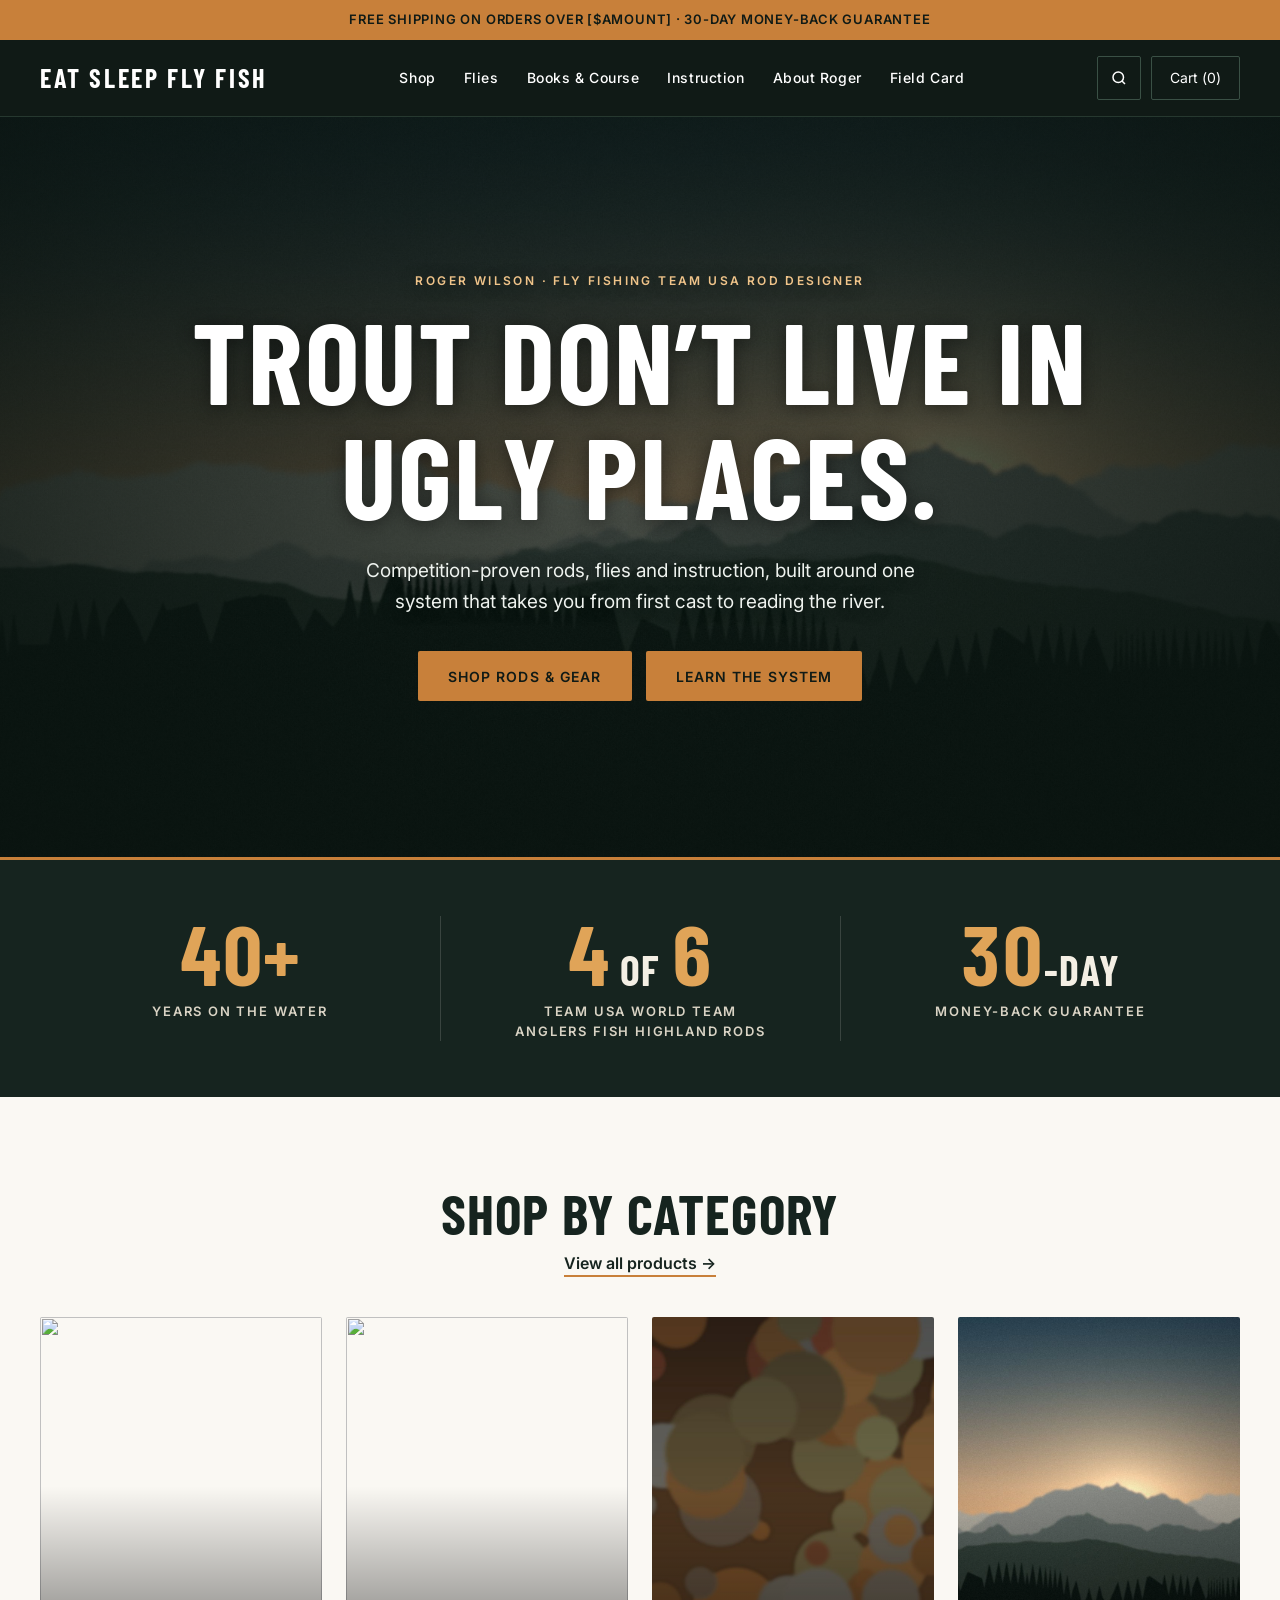
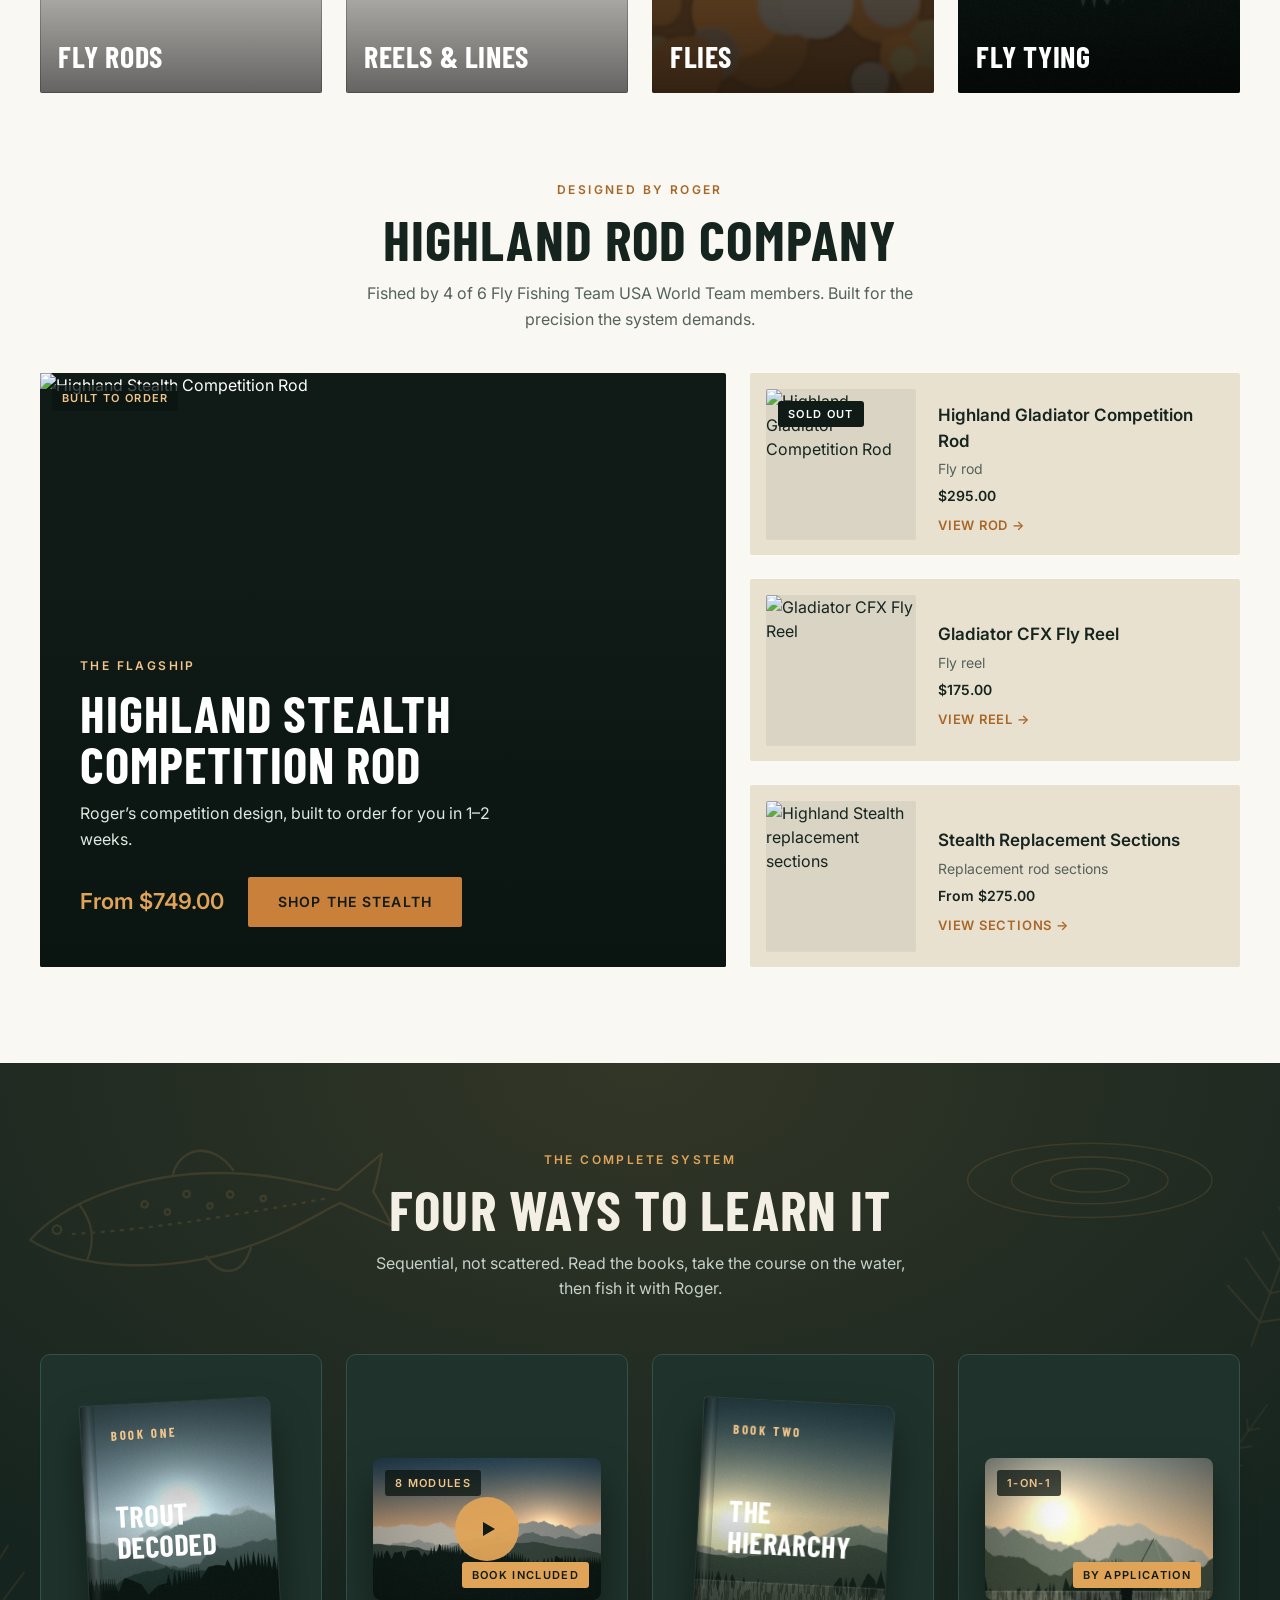
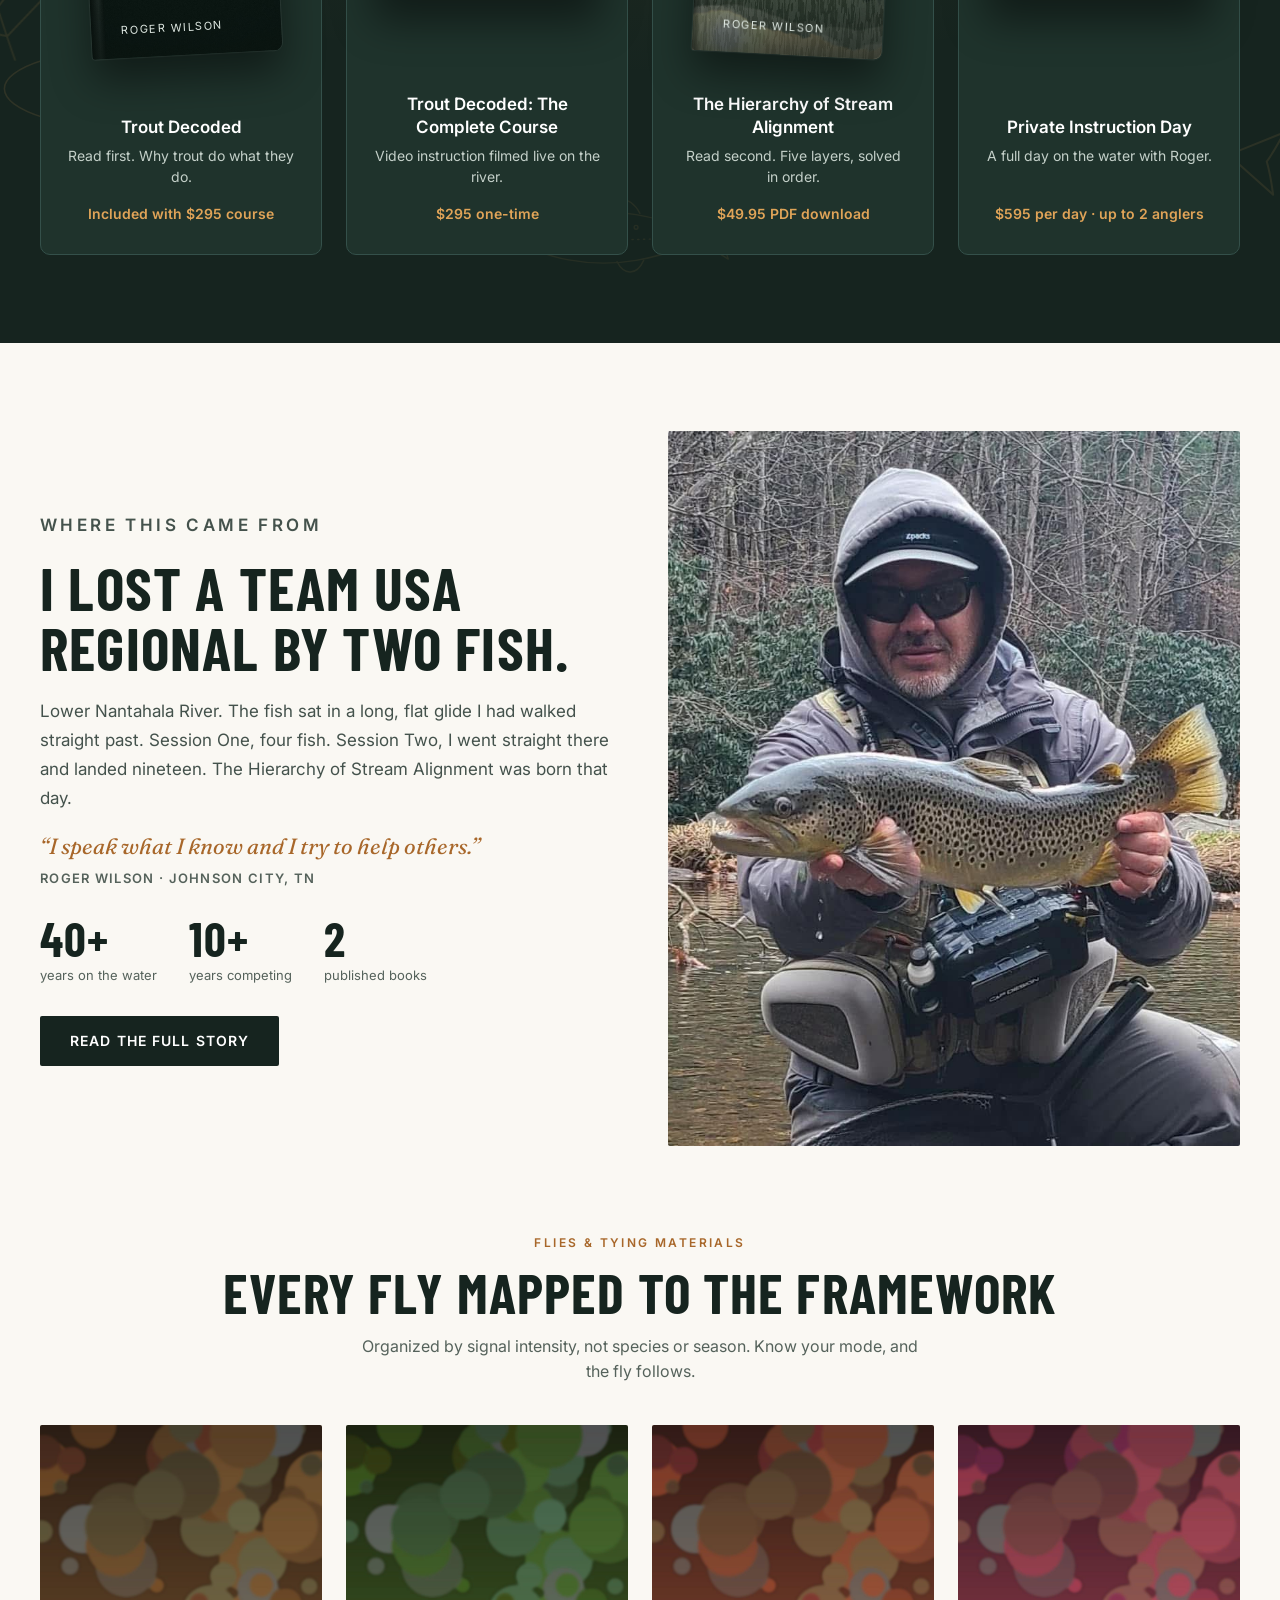
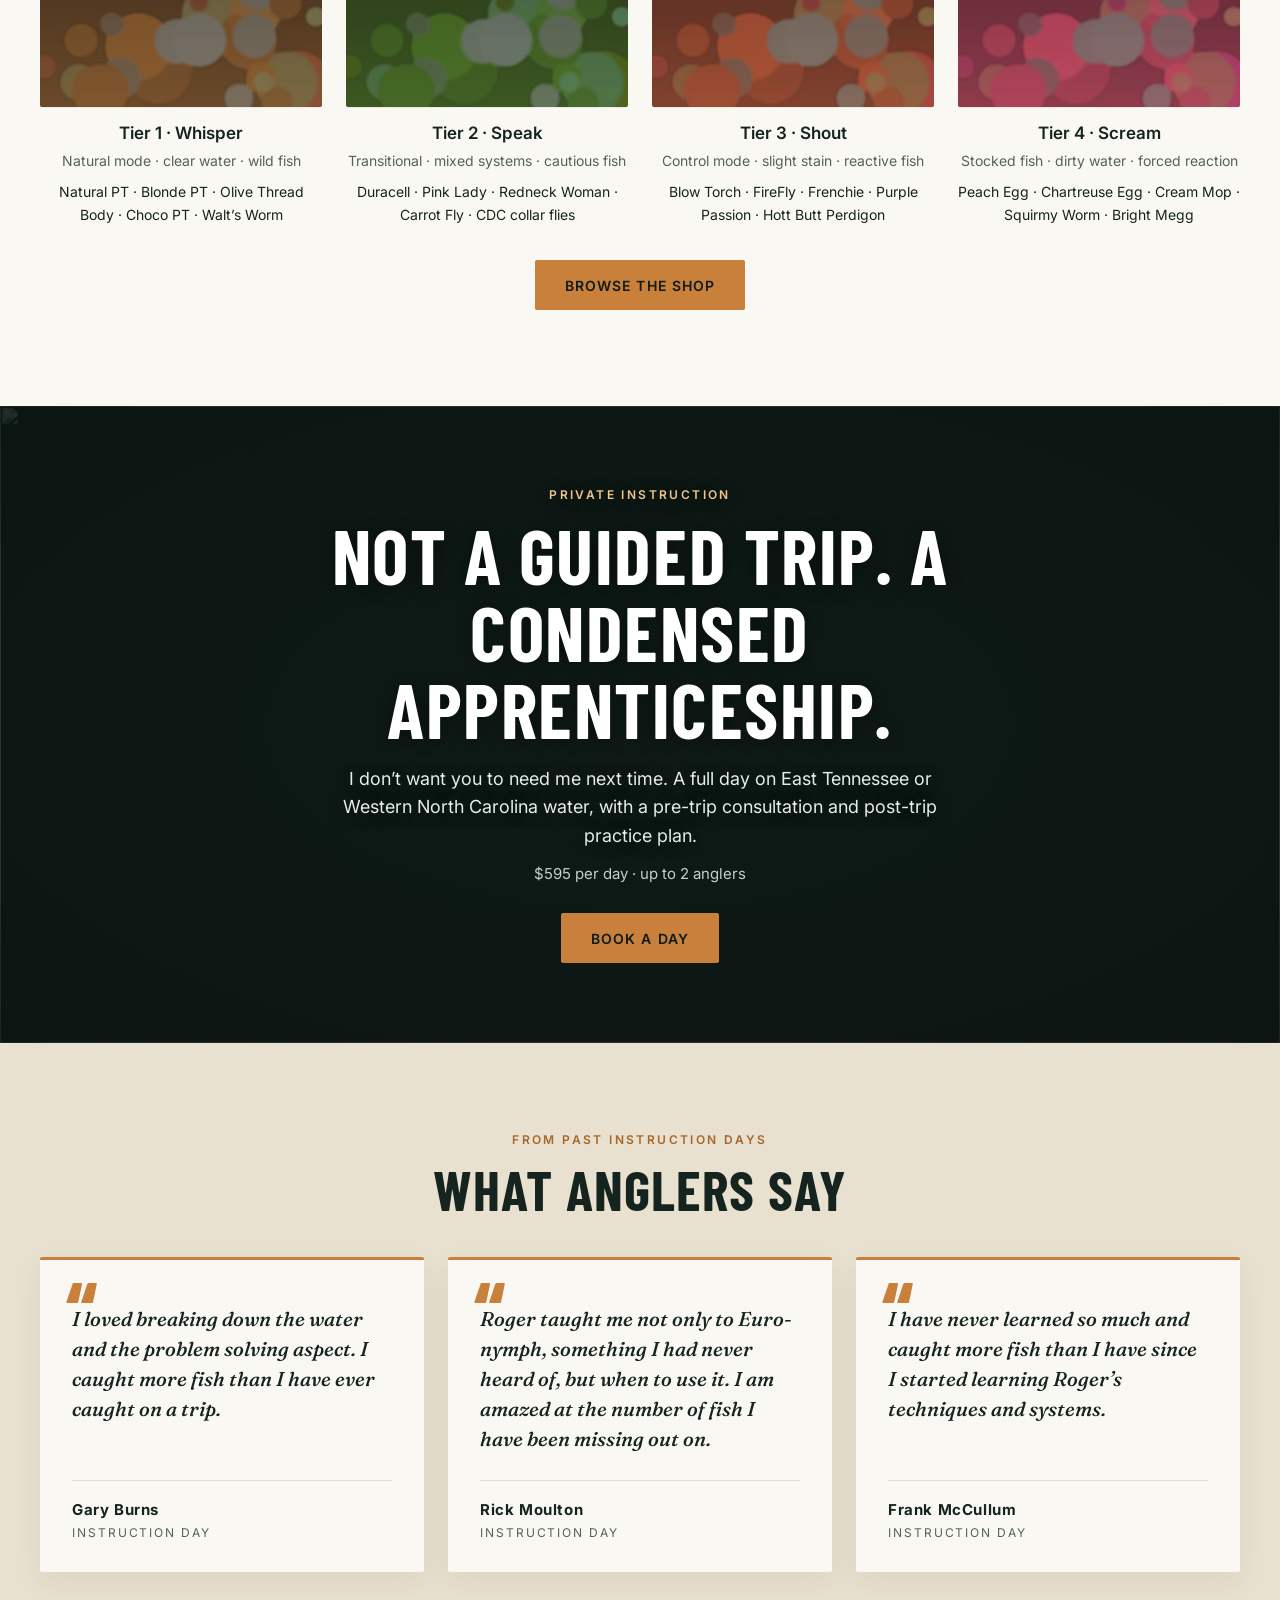
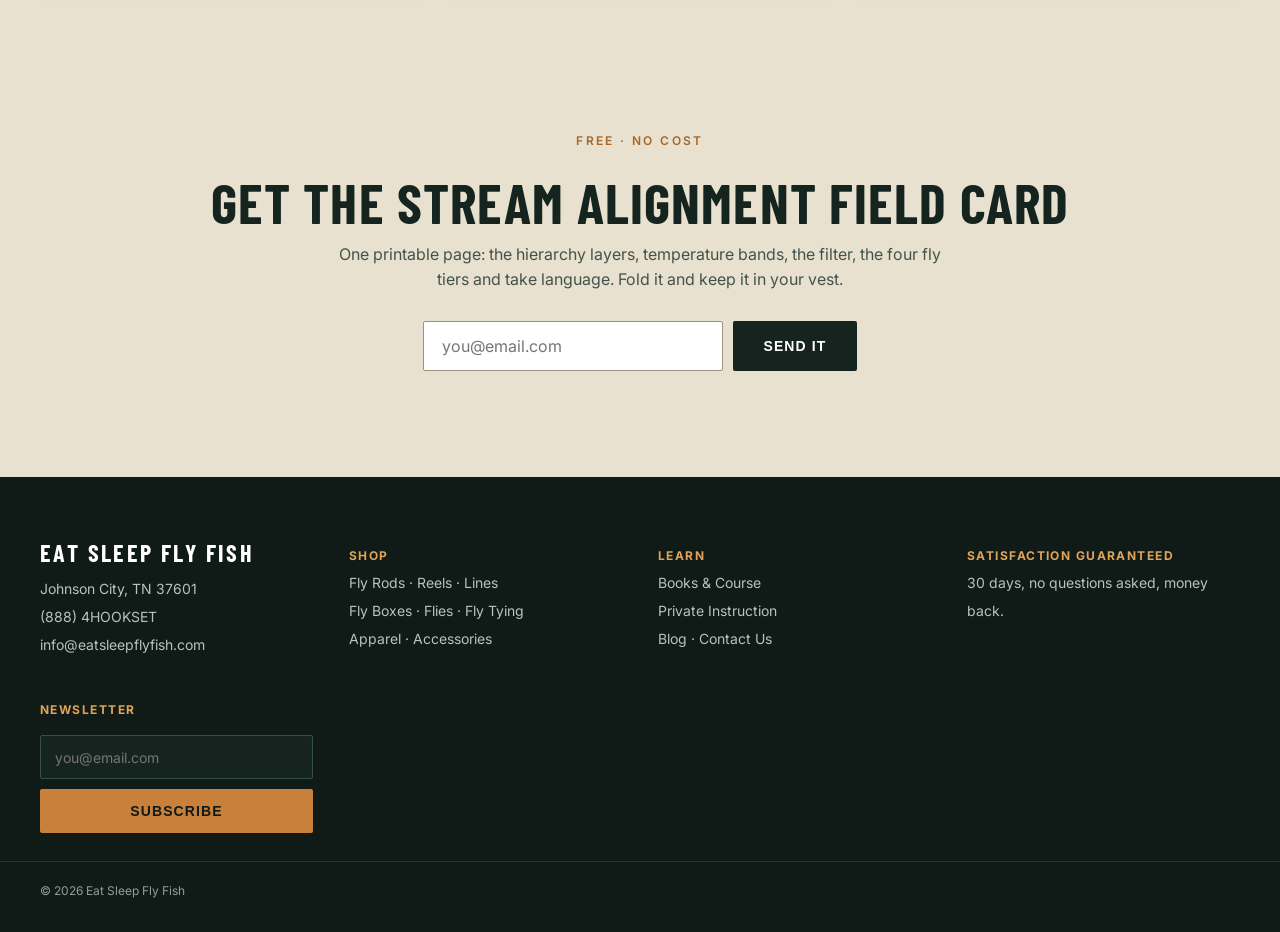
==== commit db8afda6: "Added producut pages" ====
--- a/esff-site/index.html
+++ b/esff-site/index.html
@@ -94,7 +94,7 @@
     <a class="link" href="https://eatsleepflyfish.com/collections/all">View all products →</a>
   </div>
   <div class="grid cols-4">
-    <a class="tile reveal" href="https://eatsleepflyfish.com/collections/fly-rods-1"><img src="https://cdn.shopify.com/s/files/1/0056/9016/3270/files/Stealth_Rod_Close_up_2.jpg?v=1736611424&amp;width=800" alt="" loading="lazy"><span class="h">Fly Rods</span></a>
+    <a class="tile reveal" href="shop.html"><img src="https://cdn.shopify.com/s/files/1/0056/9016/3270/files/Stealth_Rod_Close_up_2.jpg?v=1736611424&amp;width=800" alt="" loading="lazy"><span class="h">Fly Rods</span></a>
     <a class="tile reveal" href="https://eatsleepflyfish.com/collections/fly-reels"><img src="https://cdn.shopify.com/s/files/1/0056/9016/3270/products/BlackonBlack.jpg?v=1623808858&amp;width=800" alt="" loading="lazy"><span class="h">Reels &amp; Lines</span></a>
     <a class="tile reveal" href="#flies"><img src="assets/bokeh.jpg" alt="" loading="lazy"><span class="h">Flies</span></a>
     <a class="tile reveal" href="#tying" id="tying"><img src="assets/hero.jpg" alt="" loading="lazy" style="object-position:80% 50%"><span class="h">Fly Tying</span></a>
@@ -110,7 +110,7 @@
   </div>
   <div class="rods-feature">
     <!-- Flagship spotlight -->
-    <a class="feature reveal" href="https://eatsleepflyfish.com/collections/fly-rods/products/highland-stealth">
+    <a class="feature reveal" href="product.html?p=highland-stealth">
       <img src="https://cdn.shopify.com/s/files/1/0056/9016/3270/files/StealthRodCloseUp.jpg?v=1736611388&amp;width=1400" alt="Highland Stealth Competition Rod" loading="lazy">
       <img class="alt" src="https://cdn.shopify.com/s/files/1/0056/9016/3270/files/Steallth_Rod_Upright.jpg?v=1736611425&amp;width=1400" alt="" loading="lazy">
       <span class="tag tl">Built to order</span>
@@ -126,15 +126,15 @@
     </a>
     <!-- The rest of the line -->
     <div class="rods-list">
-      <a class="product row-card reveal" href="https://eatsleepflyfish.com/collections/fly-rods/products/highland-gladiator-competition-rod">
+      <a class="product row-card reveal" href="product.html?p=highland-gladiator">
         <div class="thumb"><img src="https://cdn.shopify.com/s/files/1/0056/9016/3270/products/Gladiator_Rod_1.jpg?v=1574045296&amp;width=400" alt="Highland Gladiator Competition Rod" loading="lazy"><img class="alt" src="https://cdn.shopify.com/s/files/1/0056/9016/3270/products/Gladiator_Rod_2.jpg?v=1574045296&amp;width=400" alt="" loading="lazy"><span class="tag tl sold">Sold out</span></div>
         <div><h3>Highland Gladiator Competition Rod</h3><p>Fly rod</p><p class="price">$295.00</p><span class="more">View rod →</span></div>
       </a>
-      <a class="product row-card reveal" href="https://eatsleepflyfish.com/collections/fly-rods/products/gladiator-cf-fly-reel">
+      <a class="product row-card reveal" href="product.html?p=gladiator-cfx-reel">
         <div class="thumb"><img src="https://cdn.shopify.com/s/files/1/0056/9016/3270/products/FaceonShotBlack.jpg?v=1623808858&amp;width=400" alt="Gladiator CFX Fly Reel" loading="lazy"><img class="alt" src="https://cdn.shopify.com/s/files/1/0056/9016/3270/products/SideShotBlack.jpg?v=1623808858&amp;width=400" alt="" loading="lazy"></div>
         <div><h3>Gladiator CFX Fly Reel</h3><p>Fly reel</p><p class="price">$175.00</p><span class="more">View reel →</span></div>
       </a>
-      <a class="product row-card reveal" href="https://eatsleepflyfish.com/collections/fly-rods/products/highland-stealth-competition-rod-replacement-sections">
+      <a class="product row-card reveal" href="product.html?p=stealth-sections">
         <div class="thumb"><img src="https://cdn.shopify.com/s/files/1/0056/9016/3270/files/Stealth_Rod_Guides.jpg?v=1736611424&amp;width=400" alt="Highland Stealth replacement sections" loading="lazy"><img class="alt" src="https://cdn.shopify.com/s/files/1/0056/9016/3270/files/Katana_Grip_96b78428-d20a-4441-9481-a2acf0d34b00.jpg?v=1739242450&amp;width=400" alt="" loading="lazy"></div>
         <div><h3>Stealth Replacement Sections</h3><p>Replacement rod sections</p><p class="price">From $275.00</p><span class="more">View sections →</span></div>
       </a>
@@ -288,7 +288,7 @@
   <div class="container footer-grid">
     <div><div class="h brand-foot">Eat Sleep Fly Fish</div>Johnson City, TN 37601<br>(888) 4HOOKSET<br><a href="mailto:info@eatsleepflyfish.com">info@eatsleepflyfish.com</a></div>
     <div><b>Shop</b><br>
-      <a href="https://eatsleepflyfish.com/collections/fly-rods-1">Fly Rods</a> · <a href="https://eatsleepflyfish.com/collections/fly-reels">Reels</a> · <a href="https://eatsleepflyfish.com/collections/fly-line">Lines</a><br>
+      <a href="shop.html">Fly Rods</a> · <a href="https://eatsleepflyfish.com/collections/fly-reels">Reels</a> · <a href="https://eatsleepflyfish.com/collections/fly-line">Lines</a><br>
       <a href="https://eatsleepflyfish.com/collections/fly-boxes">Fly Boxes</a> · <a href="https://eatsleepflyfish.com/collections/flies/Flies">Flies</a> · <a href="https://eatsleepflyfish.com/collections/fly-tying">Fly Tying</a><br>
       <a href="https://eatsleepflyfish.com/collections/apparel">Apparel</a> · <a href="https://eatsleepflyfish.com/collections/accessories">Accessories</a></div>
     <div><b>Learn</b><br>
@@ -310,6 +310,7 @@
   <div class="container footer-base">© <span id="year">2026</span> Eat Sleep Fly Fish</div>
 </footer>
 
+<script src="shop.js"></script>
 <script src="script.js"></script>
 </body>
 </html>
--- a/esff-site/styles.css
+++ b/esff-site/styles.css
@@ -35,8 +35,8 @@
 .site-header{position:sticky;top:0;z-index:50;background:var(--ink);color:#fff;border-bottom:1px solid #26382f;transition:box-shadow .25s}
 .site-header.scrolled{box-shadow:0 6px 24px rgba(0,0,0,.35)}
 .header-row{display:flex;align-items:center;justify-content:space-between;gap:20px 32px;padding-top:16px;padding-bottom:16px}
-.brand{font-size:26px;letter-spacing:.1em}
-.nav{display:flex;gap:28px;font-size:14px;font-weight:500;letter-spacing:.04em}
+.brand{font-size:26px;letter-spacing:.1em;white-space:nowrap}
+.nav{display:flex;gap:28px;font-size:14px;font-weight:500;letter-spacing:.04em;white-space:nowrap}
 .nav a:hover{color:var(--amber)}
 .header-actions{display:flex;gap:10px}
 .icon-btn,.cart-btn{height:44px;display:inline-flex;align-items:center;justify-content:center;background:transparent;border:1px solid #3a5045;color:#fff;border-radius:2px;font-size:14px;cursor:pointer}
@@ -238,6 +238,113 @@
 .brand-foot{font-size:24px;color:#fff;letter-spacing:.1em;margin-bottom:10px}
 .footer-base{padding-top:20px;padding-bottom:32px;border-top:1px solid #26382f;font-size:12px;color:#8ea097}
 
+/* ---------- shop preview pages (shop.html, product.html) ---------- */
+.preview-note{background:var(--sand);color:var(--forest);text-align:center;font-size:12px;font-weight:600;letter-spacing:.08em;text-transform:uppercase;padding:8px 16px;border-bottom:1px solid #d8cfb8}
+.crumbs{display:flex;flex-wrap:wrap;gap:8px;font-size:13px;color:var(--muted);padding:22px 0}
+.crumbs a:hover{color:var(--copper-dk)}
+.crumbs [aria-current]{color:var(--forest);font-weight:600}
+.crumbs.light{color:#9fb0a7;padding:0 0 28px}
+.crumbs.light [aria-current]{color:#f4efe4}
+.crumbs.light a:hover{color:var(--amber)}
+
+/* collection */
+.coll-hero{position:relative;background:var(--forest);color:#f4efe4;padding:44px 0 64px;border-bottom:3px solid var(--copper);overflow:hidden}
+.coll-hero::after{content:"";position:absolute;inset:0;background:radial-gradient(ellipse at 90% 0%,rgba(224,164,88,.16),transparent 60%);pointer-events:none}
+.coll-hero .container{position:relative;z-index:1}
+.coll-hero h1{font-size:clamp(44px,7vw,96px);margin-bottom:16px}
+.coll-hero h1+p{max-width:560px;font-size:17px;line-height:1.6;color:#c4d0c9}
+.toolbar{display:flex;flex-wrap:wrap;align-items:center;justify-content:space-between;gap:16px;padding:32px 0 14px;border-bottom:1px solid rgba(22,36,31,.12)}
+.pills{display:flex;flex-wrap:wrap;gap:8px}
+.pill{height:38px;padding:0 18px;border:1px solid #c9c0a9;border-radius:999px;background:transparent;color:var(--forest);font:600 13px Inter,sans-serif;letter-spacing:.04em;cursor:pointer;transition:background .2s,border-color .2s,color .2s}
+.pill:hover{border-color:var(--forest)}
+.pill.is-on{background:var(--forest);border-color:var(--forest);color:#fff}
+.sort{display:flex;align-items:center;gap:10px;font-size:13px;color:var(--muted)}
+.sort select{height:38px;padding:0 12px;border:1px solid #c9c0a9;border-radius:2px;background:#fff;font:500 14px Inter,sans-serif;color:var(--forest)}
+.count{font-size:13px;color:var(--muted);padding:16px 0 8px}
+.coll-grid{padding-bottom:16px}
+.coll-grid .product h3,.related .product h3{font-size:16px}
+.promise .grid{border-top:1px solid rgba(22,36,31,.12);padding-top:40px;text-align:center}
+.promise b{display:block;font-size:26px;margin-bottom:6px}
+.promise p{font-size:14px;color:var(--muted)}
+
+/* product page */
+.pdp{display:grid;grid-template-columns:1.15fr 1fr;gap:56px;align-items:start;padding-bottom:72px}
+.pdp-gallery{position:sticky;top:96px}
+.pdp-main{position:relative;aspect-ratio:4/5;border-radius:2px;overflow:hidden;background:#d9d4c4}
+.pdp-main img{width:100%;height:100%;object-fit:cover}
+.pdp-main .tag{z-index:2;left:16px;top:16px}
+.pdp-thumbs{display:flex;gap:10px;margin-top:12px;overflow-x:auto;padding-bottom:4px}
+.pdp-thumb{flex:0 0 76px;height:76px;padding:0;border:2px solid transparent;border-radius:2px;overflow:hidden;background:#d9d4c4;cursor:pointer;opacity:.7;transition:opacity .2s,border-color .2s}
+.pdp-thumb img{width:100%;height:100%;object-fit:cover}
+.pdp-thumb:hover{opacity:1}
+.pdp-thumb.is-on{border-color:var(--copper);opacity:1}
+.pdp-info h1{font-size:clamp(38px,4.4vw,60px);margin-bottom:14px}
+.pdp-price{font-size:24px;font-weight:600;color:var(--copper-dk);margin-bottom:14px}
+.pdp-short{font-size:17px;line-height:1.6;color:#44524c;margin-bottom:28px}
+.pdp-form{padding:24px 0;border-top:1px solid rgba(22,36,31,.12)}
+.opt{border:0;padding:0;margin:0 0 22px}
+.opt legend{padding:0;margin-bottom:10px;font-size:13px;letter-spacing:.06em;text-transform:uppercase;color:var(--muted)}
+.opt legend b{color:var(--forest);text-transform:none;letter-spacing:0;font-size:14px}
+.chips{display:flex;flex-wrap:wrap;gap:8px}
+.chip{position:relative;cursor:pointer}
+.chip input{position:absolute;opacity:0;width:1px;height:1px}
+.chip span{display:inline-flex;align-items:center;height:44px;padding:0 18px;border:1px solid #c9c0a9;border-radius:2px;background:#fff;font-size:14px;font-weight:500;transition:border-color .2s,background .2s,color .2s}
+.chip:hover span{border-color:var(--forest)}
+.chip input:checked+span{background:var(--forest);border-color:var(--forest);color:#fff}
+.chip input:focus-visible+span{outline:3px solid var(--amber);outline-offset:2px}
+.buy-row{display:flex;gap:12px;margin-top:6px}
+.qty{display:flex;align-items:center;height:50px;border:1px solid #c9c0a9;border-radius:2px;background:#fff}
+.qty button{width:42px;height:100%;border:0;background:transparent;font-size:20px;color:var(--forest);cursor:pointer}
+.qty input{width:40px;height:100%;border:0;text-align:center;font:600 16px Inter,sans-serif;color:var(--forest);background:transparent;-moz-appearance:textfield}
+.qty input::-webkit-inner-spin-button,.qty input::-webkit-outer-spin-button{-webkit-appearance:none;margin:0}
+.add-to-cart{flex:1}
+.btn.block{width:100%}
+.btn:disabled{background:#cfc8b6;color:#6d756f;cursor:not-allowed;transform:none}
+.added{min-height:22px;margin-top:10px;font-size:14px;font-weight:600;color:#2f6b3f}
+.notify{margin-top:18px}
+.notify label{display:block;font-size:14px;font-weight:600;margin-bottom:8px}
+.notify-row{display:flex;gap:10px}
+.notify-row input{flex:1;min-width:0;height:50px;padding:0 16px;border:1px solid #9a9480;border-radius:2px;font:400 16px Inter,sans-serif;background:#fff}
+.notify .form-msg{margin-top:8px}
+.assure{list-style:none;margin:0 0 28px;padding:20px 0 0;border-top:1px solid rgba(22,36,31,.12);display:grid;gap:12px;font-size:14px;color:#44524c}
+.assure li{display:flex;align-items:center;gap:12px}
+.assure svg{flex:0 0 22px;width:22px;height:22px;fill:none;stroke:var(--copper-dk);stroke-width:1.6;stroke-linejoin:round;stroke-linecap:round}
+.acc{border-top:1px solid rgba(22,36,31,.12)}
+.acc:last-child{border-bottom:1px solid rgba(22,36,31,.12)}
+.acc summary{display:flex;justify-content:space-between;align-items:center;padding:18px 0;cursor:pointer;list-style:none;font-weight:600;font-size:15px;letter-spacing:.04em;text-transform:uppercase}
+.acc summary::-webkit-details-marker{display:none}
+.acc summary::after{content:"+";font-size:22px;font-weight:400;color:var(--copper-dk);transition:transform .2s}
+.acc[open] summary::after{transform:rotate(45deg)}
+.acc-body{padding:0 0 20px;font-size:15px;line-height:1.7;color:#44524c}
+.acc-body p+p{margin-top:12px}
+.specs{width:100%;border-collapse:collapse;font-size:14px}
+.specs th,.specs td{text-align:left;padding:10px 0;border-bottom:1px solid rgba(22,36,31,.08)}
+.specs th{width:42%;font-weight:600;color:var(--forest)}
+.pdp-quote{background:var(--forest);padding:56px 0;text-align:center}
+.pdp-quote .pull{margin:0 auto;max-width:720px;font-size:clamp(22px,3vw,32px);color:var(--amber)}
+.pdp-quote .pull cite{color:#9fb0a7}
+.related{padding-bottom:88px}
+
+@media (max-width:1000px){
+  .pdp{grid-template-columns:1fr;gap:32px}
+  .pdp-gallery{position:static}
+  .pdp-main{aspect-ratio:1}
+  .related .cols-3{grid-template-columns:repeat(3,1fr)}
+}
+@media (max-width:560px){
+  .crumbs{padding:16px 0;font-size:12px}
+  .coll-hero{padding:32px 0 44px}
+  .toolbar{padding-top:24px}
+  .coll-grid{grid-template-columns:1fr 1fr;gap:16px}
+  .promise .grid{gap:28px}
+  .pdp-thumb{flex-basis:64px;height:64px}
+  .pdp-price{font-size:21px}
+  .pdp-short{font-size:16px}
+  .related .cols-3{grid-template-columns:1fr 1fr;gap:16px}
+  .related .cols-3>:nth-child(3){display:none}
+  .pdp-quote{padding:40px 0}
+}
+
 /* reveal */
 .reveal{opacity:0;transform:translateY(18px);transition:opacity .6s ease,transform .6s ease}
 .reveal.in{opacity:1;transform:none}
@@ -246,19 +353,27 @@
 @media (max-width:1000px){
   .cols-4{grid-template-columns:repeat(2,1fr)}
   .cols-3{grid-template-columns:1fr}
-  .about-grid{grid-template-columns:1fr}
-  .about-img{order:-1;max-width:520px}
-}
-@media (max-width:860px){
-  .nav-toggle{display:flex}
-  .nav{position:absolute;left:0;right:0;top:100%;background:var(--ink);flex-direction:column;gap:0;padding:8px 20px 18px;border-bottom:1px solid #26382f;display:none}
+  .about-grid{grid-template-columns:1fr;gap:32px}
+  .about-img{order:-1;width:100%;aspect-ratio:4/3}
+  .about-copy{text-align:center;max-width:640px;margin:0 auto}
+  .about-copy .stats{justify-content:center}
+}
+@media (max-width:1100px){
+  .header-row{position:relative;gap:10px}
+  .brand{font-size:22px;margin-right:auto}
+  .header-actions{order:2}
+  .nav-toggle{display:flex;order:3;flex-shrink:0}
+  .nav{position:absolute;left:0;right:0;top:100%;background:var(--ink);flex-direction:column;gap:0;padding:4px 40px 16px;border-bottom:1px solid #26382f;box-shadow:0 14px 24px rgba(0,0,0,.35);display:none;max-height:calc(100vh - 80px);overflow-y:auto}
   .nav.open{display:flex}
-  .nav a{padding:14px 0;border-bottom:1px solid #26382f}
-  .header-row{position:relative}
-  .brand{font-size:22px}
+  .nav a{padding:15px 0;border-bottom:1px solid #26382f;font-size:15px}
+  .nav a:last-child{border-bottom:0}
 }
 @media (max-width:560px){
   .container{padding:0 20px}
+  .brand{font-size:19px;letter-spacing:.06em}
+  .header-actions .icon-btn{display:none}
+  .cart-btn{padding:0 12px;font-size:13px}
+  .nav{padding:4px 20px 16px}
   .cols-4{grid-template-columns:1fr 1fr;gap:16px}
   .tile span{font-size:22px}
   .hero{min-height:620px}
@@ -266,6 +381,12 @@
   .learn .cols-4{grid-template-columns:1fr}
   .card-media{height:auto}
   .card h3{min-height:0}
+  .about-img{aspect-ratio:1/1}
+  .about-copy h2{font-size:32px}
+  .about-copy>p{font-size:16px}
+  .pull{font-size:19px}
+  .stats{gap:20px 28px}
+  .stats b{font-size:38px}
 }
 @media (prefers-reduced-motion:reduce){
   html{scroll-behavior:auto}
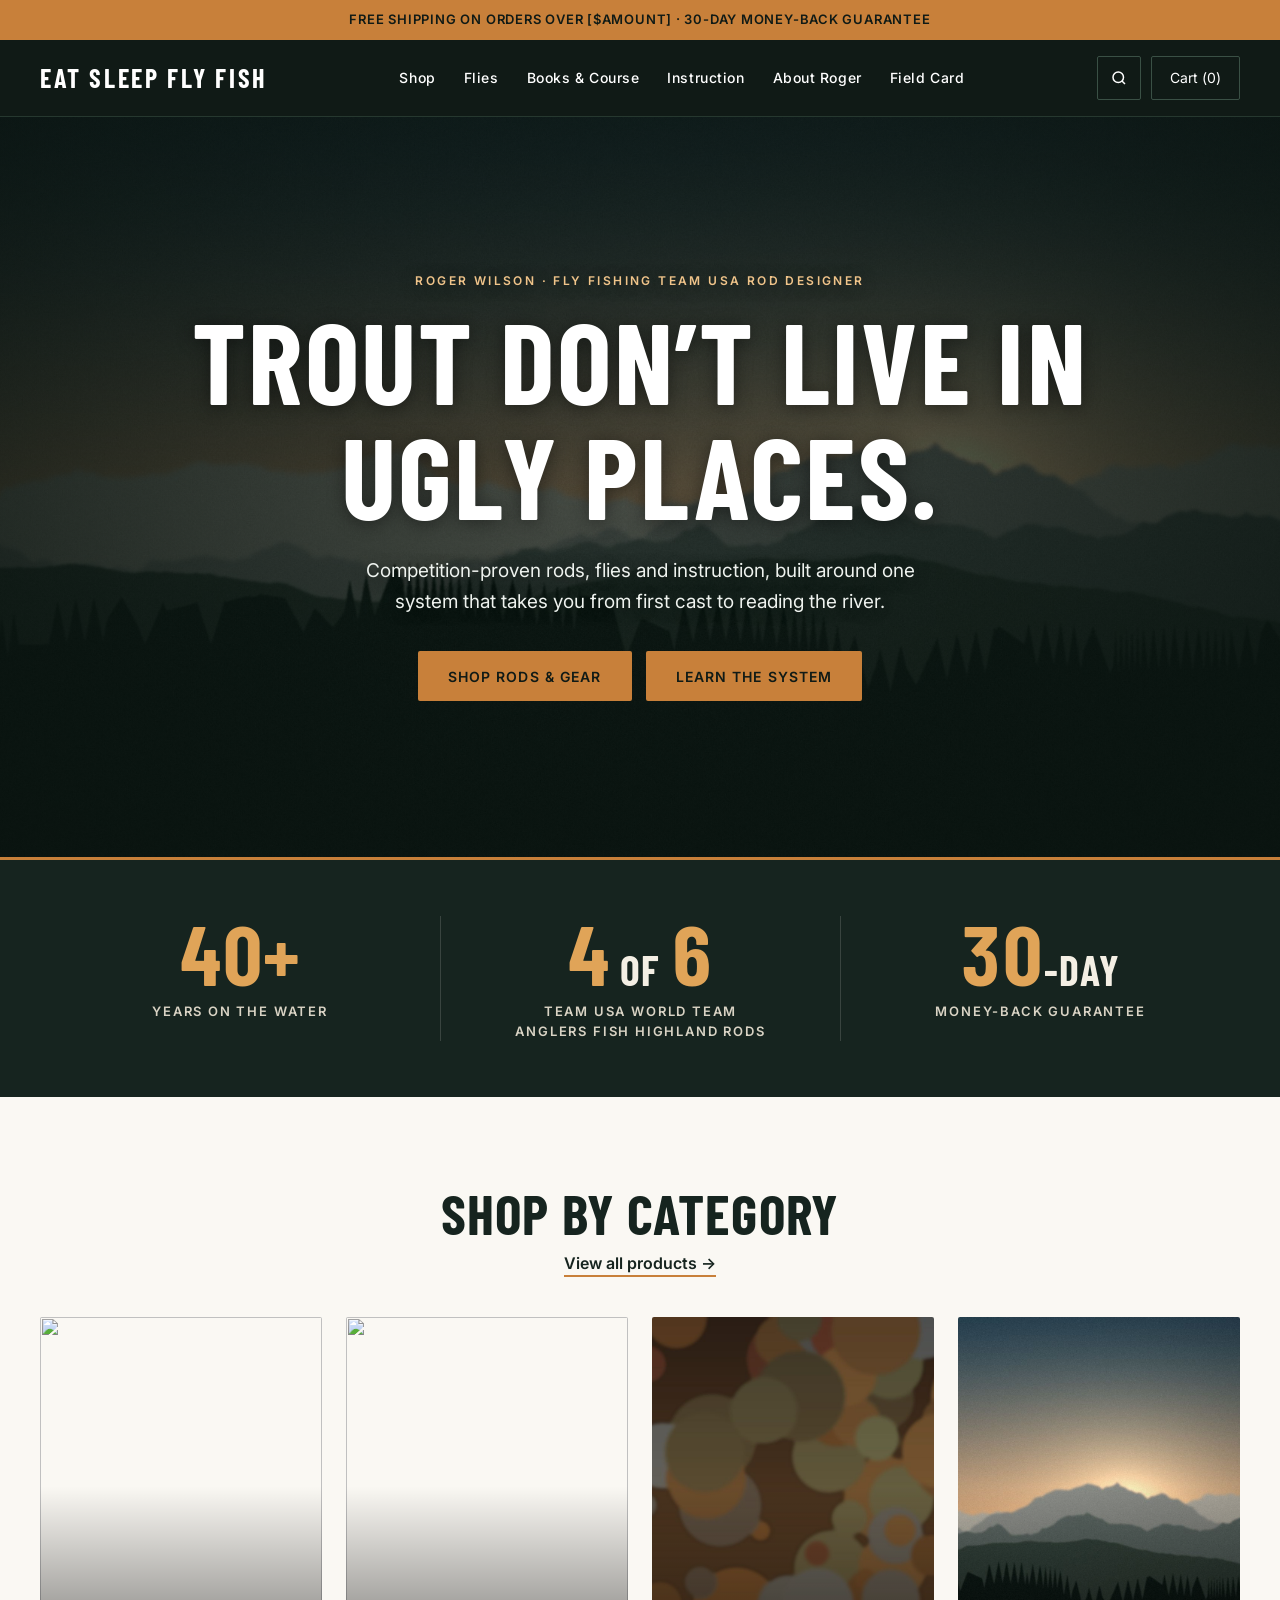
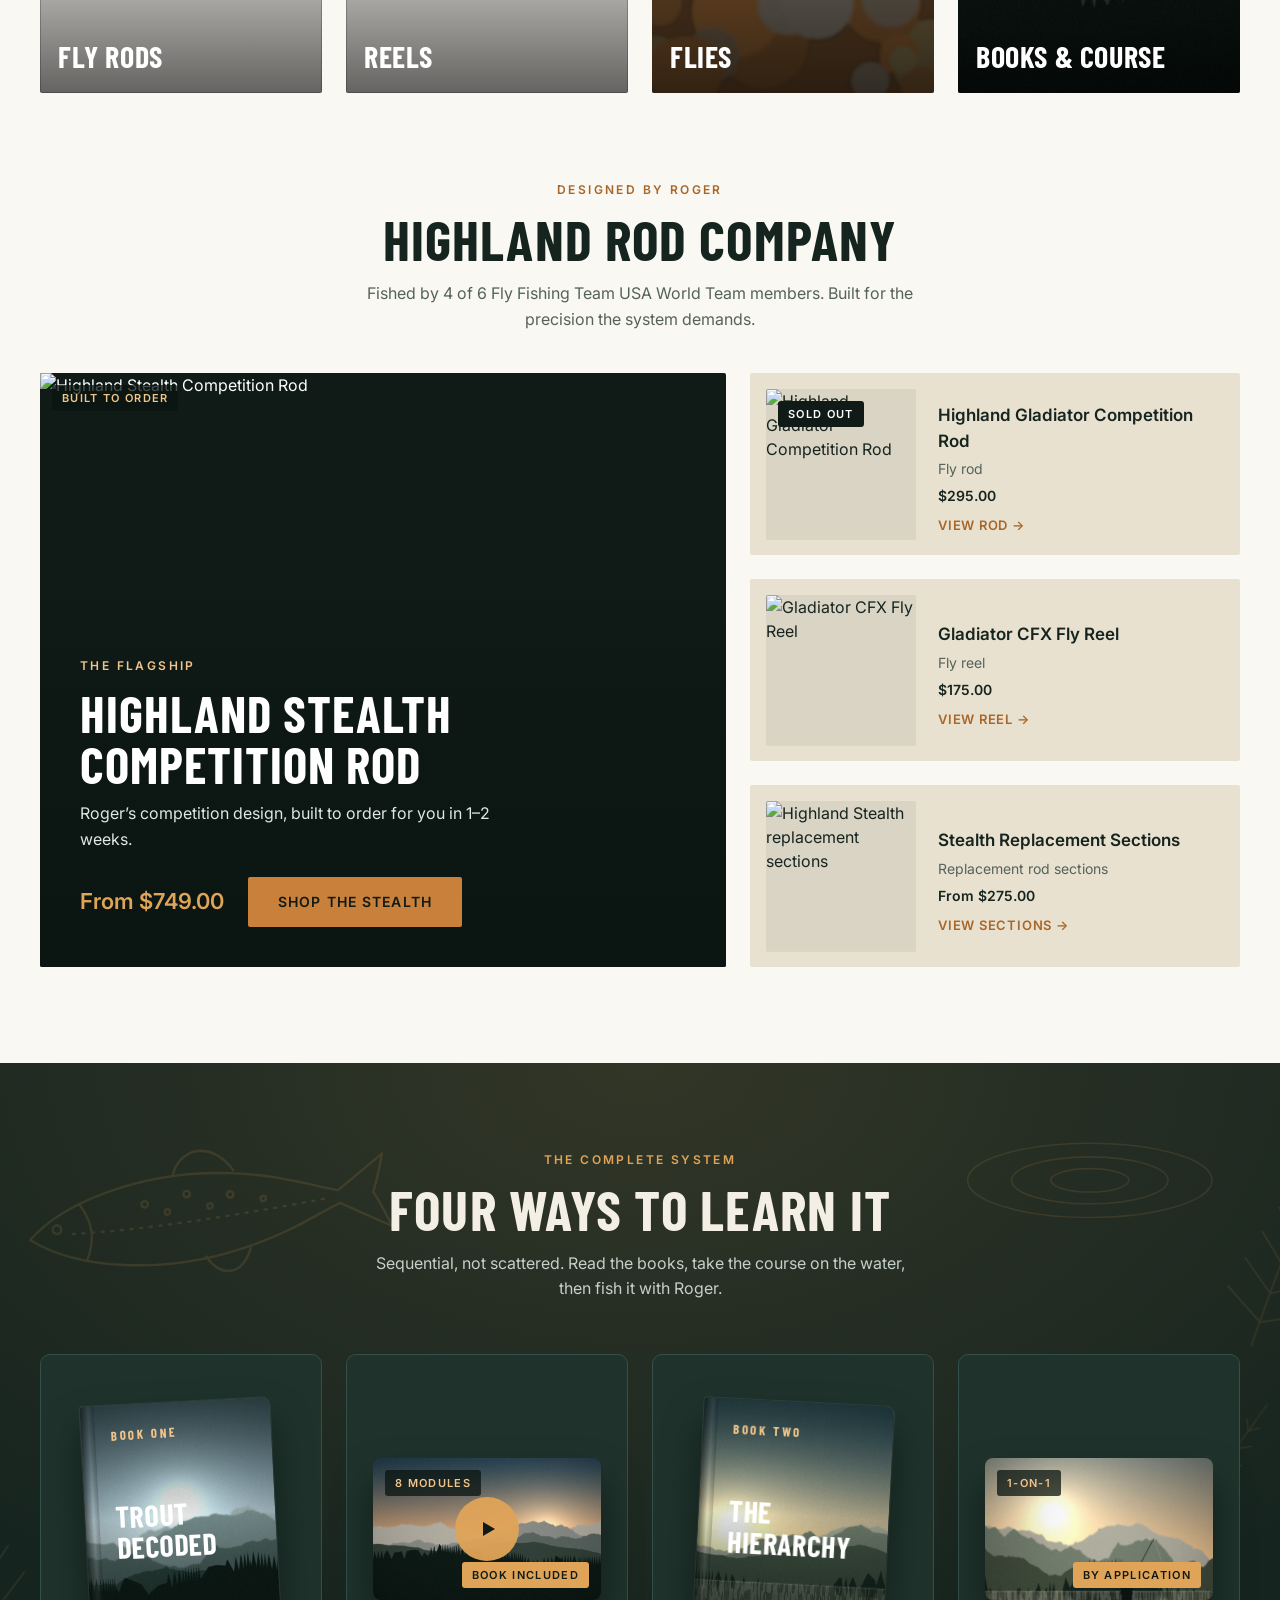
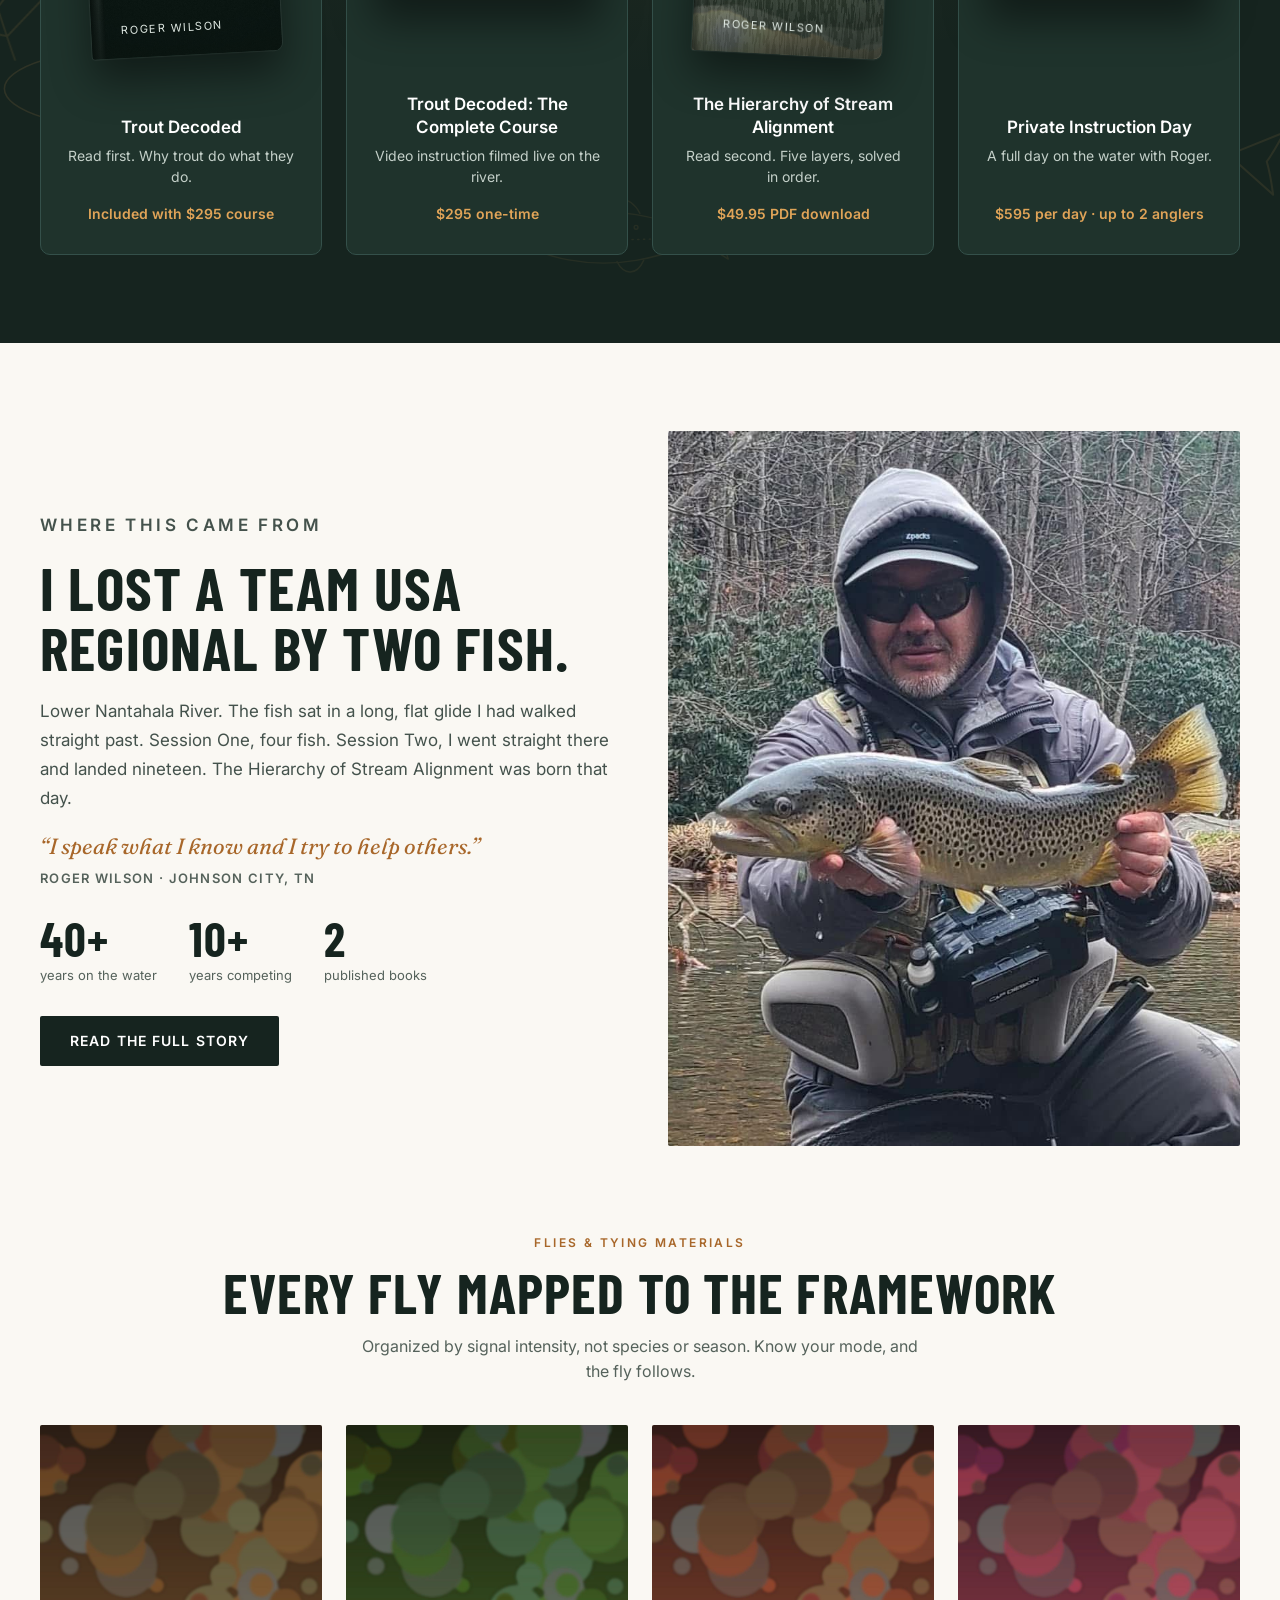
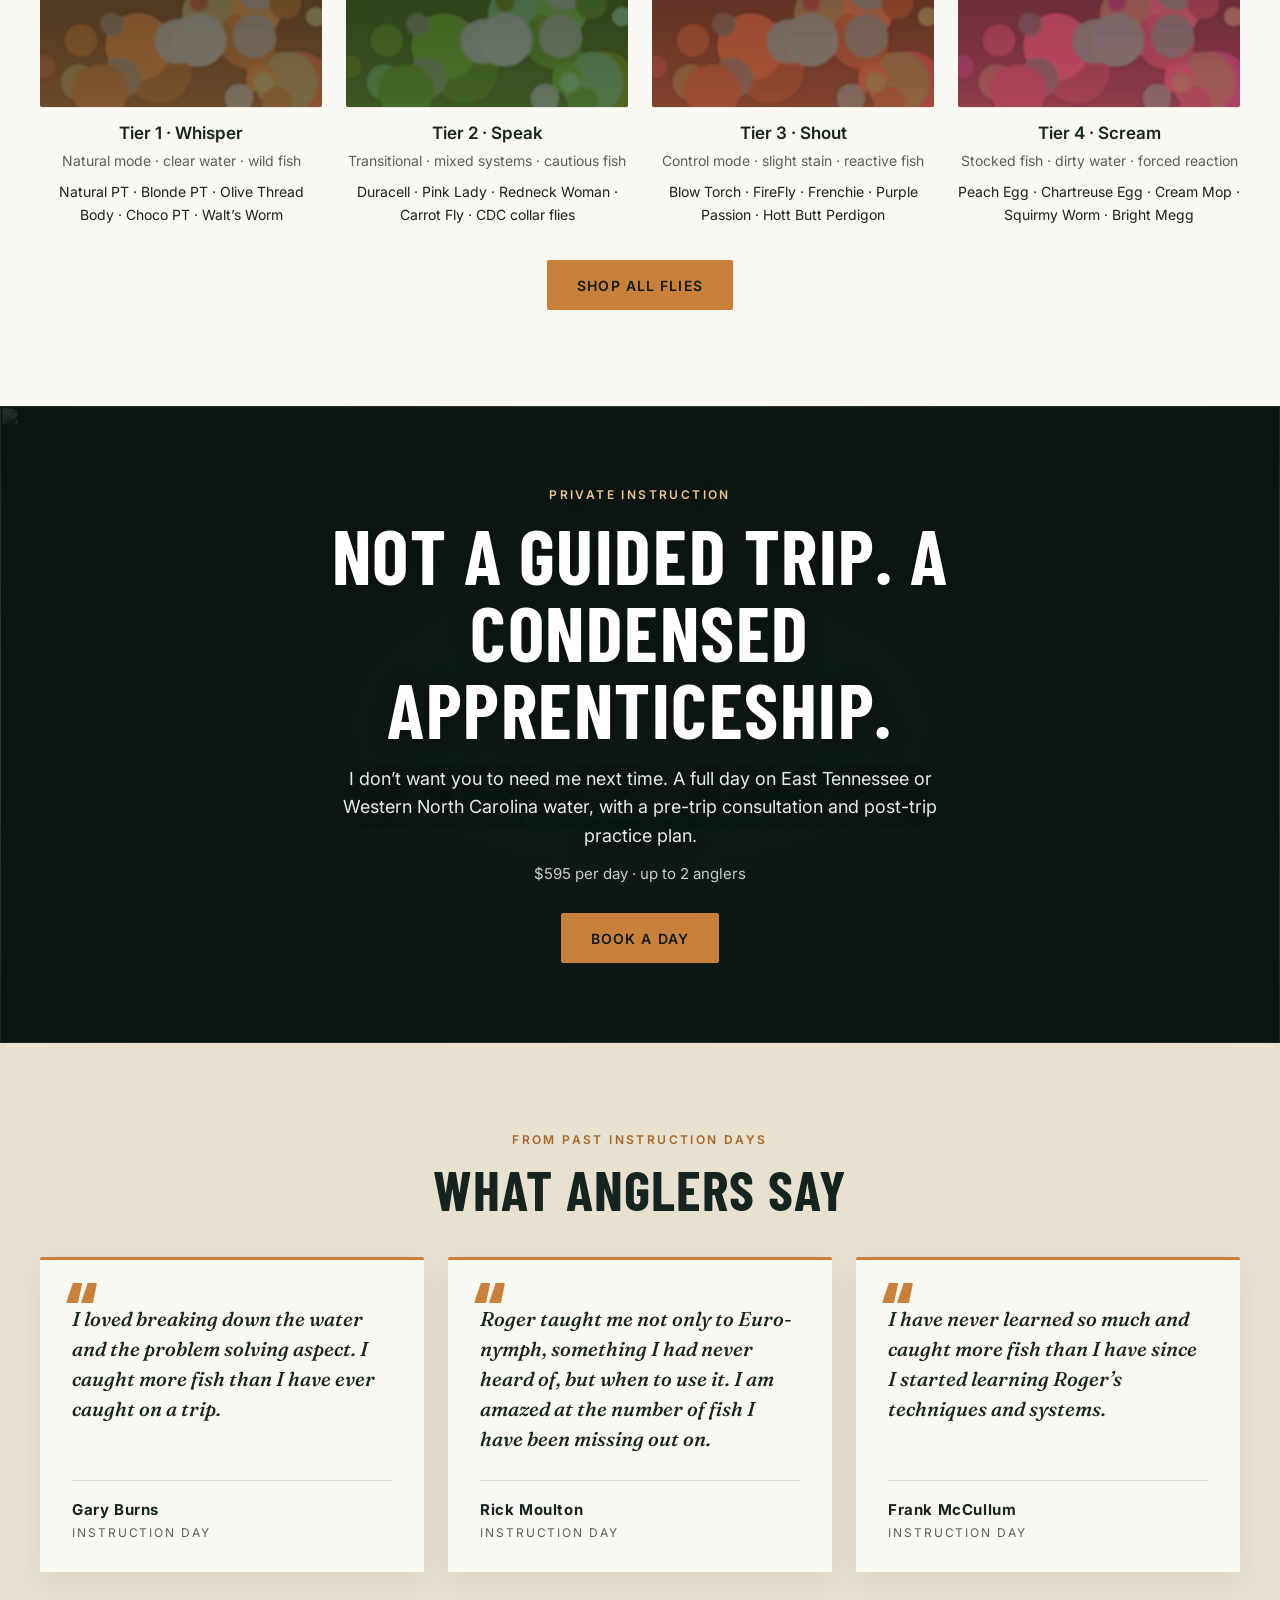
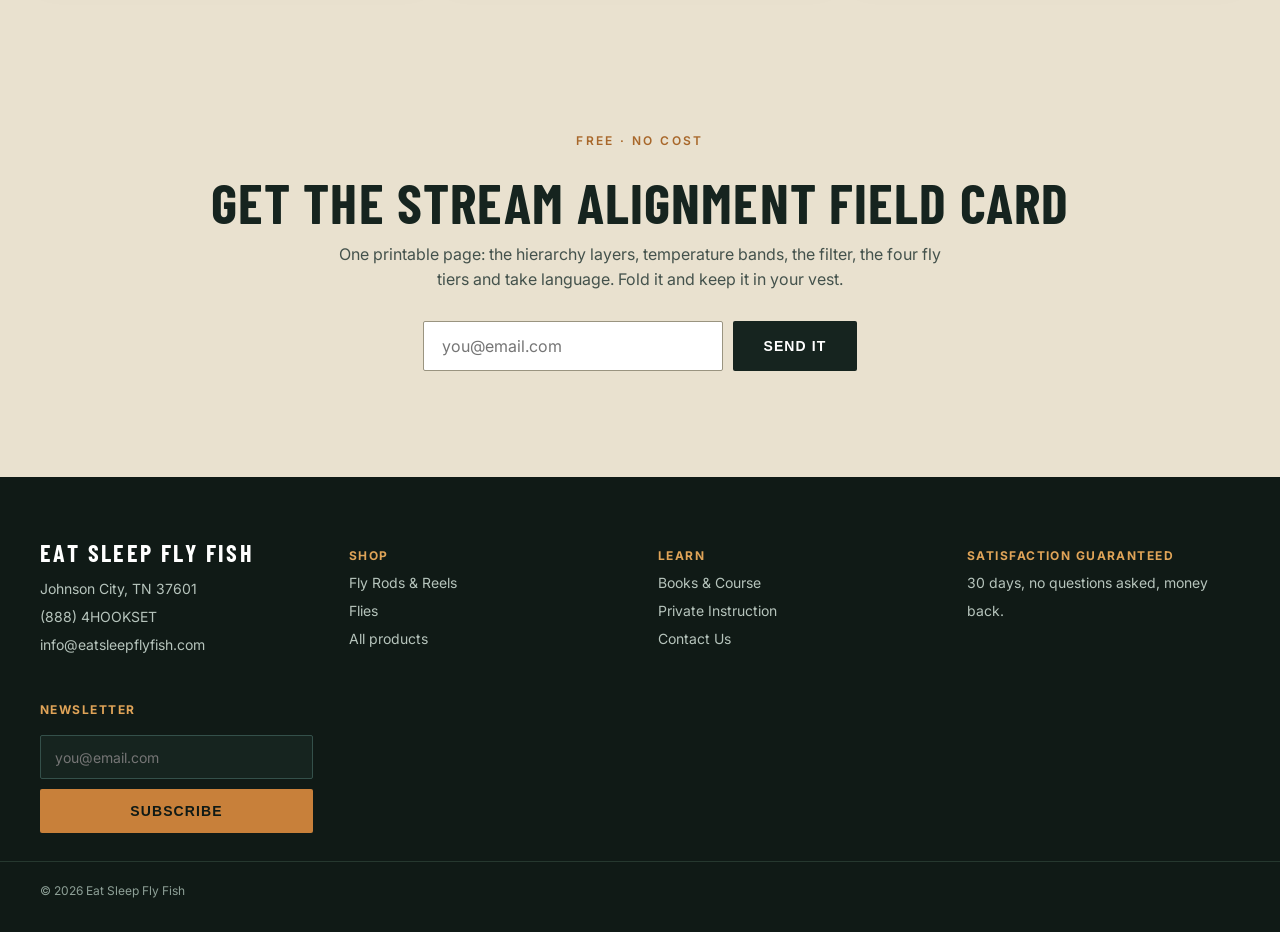
==== commit 39db87a2: "Add Flies and Books & Instruction shop categories - Shop page now covers 4 categories with a tab bar" ====
--- a/esff-site/index.html
+++ b/esff-site/index.html
@@ -91,13 +91,13 @@
 <section id="shop" class="container section">
   <div class="section-head center reveal">
     <h2 class="h">Shop by category</h2>
-    <a class="link" href="https://eatsleepflyfish.com/collections/all">View all products →</a>
+    <a class="link" href="shop.html">View all products →</a>
   </div>
   <div class="grid cols-4">
-    <a class="tile reveal" href="shop.html"><img src="https://cdn.shopify.com/s/files/1/0056/9016/3270/files/Stealth_Rod_Close_up_2.jpg?v=1736611424&amp;width=800" alt="" loading="lazy"><span class="h">Fly Rods</span></a>
-    <a class="tile reveal" href="https://eatsleepflyfish.com/collections/fly-reels"><img src="https://cdn.shopify.com/s/files/1/0056/9016/3270/products/BlackonBlack.jpg?v=1623808858&amp;width=800" alt="" loading="lazy"><span class="h">Reels &amp; Lines</span></a>
-    <a class="tile reveal" href="#flies"><img src="assets/bokeh.jpg" alt="" loading="lazy"><span class="h">Flies</span></a>
-    <a class="tile reveal" href="#tying" id="tying"><img src="assets/hero.jpg" alt="" loading="lazy" style="object-position:80% 50%"><span class="h">Fly Tying</span></a>
+    <a class="tile reveal" href="shop.html?c=rods"><img src="https://cdn.shopify.com/s/files/1/0056/9016/3270/files/Stealth_Rod_Close_up_2.jpg?v=1736611424&amp;width=800" alt="" loading="lazy"><span class="h">Fly Rods</span></a>
+    <a class="tile reveal" href="shop.html?c=rods&amp;f=Reels"><img src="https://cdn.shopify.com/s/files/1/0056/9016/3270/products/BlackonBlack.jpg?v=1623808858&amp;width=800" alt="" loading="lazy"><span class="h">Reels</span></a>
+    <a class="tile reveal" href="shop.html?c=flies"><img src="assets/bokeh.jpg" alt="" loading="lazy"><span class="h">Flies</span></a>
+    <a class="tile reveal" href="shop.html?c=learn"><img src="assets/hero.jpg" alt="" loading="lazy" style="object-position:80% 50%"><span class="h">Books &amp; Course</span></a>
   </div>
 </section>
 
@@ -171,19 +171,19 @@
       <p class="lede">Sequential, not scattered. Read the books, take the course on the water, then fish it with Roger.</p>
     </div>
     <div class="grid cols-4 stretch">
-      <a class="card" href="https://eatsleepflyfish.com/products/trout-decoded">
+      <a class="card" href="product.html?p=trout-decoded-course">
         <div class="card-media"><div class="cover tilt-l"><img src="assets/forest.jpg" alt=""><i class="spine"></i><div class="cover-text"><span class="h k">Book One</span><span class="h t">Trout Decoded</span><span class="by">Roger Wilson</span></div></div></div>
         <h3>Trout Decoded</h3><p>Read first. Why trout do what they do.</p><p class="price amber">Included with $295 course</p>
       </a>
-      <a class="card" href="https://eatsleepflyfish.com/products/trout-decoded">
+      <a class="card" href="product.html?p=trout-decoded-course">
         <div class="card-media"><div class="video-thumb"><img src="assets/hero.jpg" alt=""><span class="play" aria-hidden="true"><svg width="24" height="24" viewBox="0 0 24 24"><path d="M8 5l12 7-12 7z" fill="#101a16"/></svg></span><span class="tag tl">8 modules</span><span class="tag br">Book included</span></div></div>
         <h3>Trout Decoded: The Complete Course</h3><p>Video instruction filmed live on the river.</p><p class="price amber">$295 one-time</p>
       </a>
-      <a class="card" href="https://eatsleepflyfish.com/products/hierarchy-of-stream-alignment">
+      <a class="card" href="product.html?p=hierarchy-of-stream-alignment">
         <div class="card-media"><div class="cover tilt-r"><img src="assets/river.jpg" alt=""><i class="spine"></i><div class="cover-text"><span class="h k">Book Two</span><span class="h t">The Hierarchy</span><span class="by">Roger Wilson</span></div></div></div>
         <h3>The Hierarchy of Stream Alignment</h3><p>Read second. Five layers, solved in order.</p><p class="price amber">$49.95 PDF download</p>
       </a>
-      <a class="card" href="https://eatsleepflyfish.com/products/instruction">
+      <a class="card" href="product.html?p=instruction-day">
         <div class="card-media"><div class="video-thumb"><img src="assets/angler.jpg" alt=""><span class="tag tl">1-on-1</span><span class="tag br">By application</span></div></div>
         <h3>Private Instruction Day</h3><p>A full day on the water with Roger.</p><p class="price amber">$595 per day · up to 2 anglers</p>
       </a>
@@ -218,12 +218,12 @@
     <p class="lede">Organized by signal intensity, not species or season. Know your mode, and the fly follows.</p>
   </div>
   <div class="grid cols-4 center-text">
-    <a class="product reveal" href="https://eatsleepflyfish.com/collections/flies/Flies"><div class="thumb sq t1"><img src="assets/bokeh.jpg" alt="" loading="lazy"></div><h3>Tier 1 · Whisper</h3><p>Natural mode · clear water · wild fish</p><p class="flies-list">Natural PT · Blonde PT · Olive Thread Body · Choco PT · Walt’s Worm</p></a>
-    <a class="product reveal" href="https://eatsleepflyfish.com/collections/flies/Flies"><div class="thumb sq t2"><img src="assets/bokeh.jpg" alt="" loading="lazy"></div><h3>Tier 2 · Speak</h3><p>Transitional · mixed systems · cautious fish</p><p class="flies-list">Duracell · Pink Lady · Redneck Woman · Carrot Fly · CDC collar flies</p></a>
-    <a class="product reveal" href="https://eatsleepflyfish.com/collections/flies/Flies"><div class="thumb sq t3"><img src="assets/bokeh.jpg" alt="" loading="lazy"></div><h3>Tier 3 · Shout</h3><p>Control mode · slight stain · reactive fish</p><p class="flies-list">Blow Torch · FireFly · Frenchie · Purple Passion · Hott Butt Perdigon</p></a>
-    <a class="product reveal" href="https://eatsleepflyfish.com/collections/flies/Flies"><div class="thumb sq t4"><img src="assets/bokeh.jpg" alt="" loading="lazy"></div><h3>Tier 4 · Scream</h3><p>Stocked fish · dirty water · forced reaction</p><p class="flies-list">Peach Egg · Chartreuse Egg · Cream Mop · Squirmy Worm · Bright Megg</p></a>
-  </div>
-  <div class="btn-row"><a class="btn" href="https://eatsleepflyfish.com/collections/all">Browse the Shop</a></div>
+    <a class="product reveal" href="shop.html?c=flies&amp;f=Tier%201%20%C2%B7%20Whisper"><div class="thumb sq t1"><img src="assets/bokeh.jpg" alt="" loading="lazy"></div><h3>Tier 1 · Whisper</h3><p>Natural mode · clear water · wild fish</p><p class="flies-list">Natural PT · Blonde PT · Olive Thread Body · Choco PT · Walt’s Worm</p></a>
+    <a class="product reveal" href="shop.html?c=flies&amp;f=Tier%202%20%C2%B7%20Speak"><div class="thumb sq t2"><img src="assets/bokeh.jpg" alt="" loading="lazy"></div><h3>Tier 2 · Speak</h3><p>Transitional · mixed systems · cautious fish</p><p class="flies-list">Duracell · Pink Lady · Redneck Woman · Carrot Fly · CDC collar flies</p></a>
+    <a class="product reveal" href="shop.html?c=flies&amp;f=Tier%203%20%C2%B7%20Shout"><div class="thumb sq t3"><img src="assets/bokeh.jpg" alt="" loading="lazy"></div><h3>Tier 3 · Shout</h3><p>Control mode · slight stain · reactive fish</p><p class="flies-list">Blow Torch · FireFly · Frenchie · Purple Passion · Hott Butt Perdigon</p></a>
+    <a class="product reveal" href="shop.html?c=flies&amp;f=Tier%204%20%C2%B7%20Scream"><div class="thumb sq t4"><img src="assets/bokeh.jpg" alt="" loading="lazy"></div><h3>Tier 4 · Scream</h3><p>Stocked fish · dirty water · forced reaction</p><p class="flies-list">Peach Egg · Chartreuse Egg · Cream Mop · Squirmy Worm · Bright Megg</p></a>
+  </div>
+  <div class="btn-row"><a class="btn" href="shop.html?c=flies">Shop all flies</a></div>
 </section>
 
 <!-- INSTRUCTION -->
@@ -236,7 +236,7 @@
     <h2 class="h">Not a guided trip. A condensed apprenticeship.</h2>
     <p class="instr-copy">I don’t want you to need me next time. A full day on East Tennessee or Western North Carolina water, with a pre-trip consultation and post-trip practice plan.</p>
     <p class="instr-price">$595 per day · up to 2 anglers</p>
-    <a class="btn" href="https://eatsleepflyfish.com/products/instruction">Book a Day</a>
+    <a class="btn" href="product.html?p=instruction-day">Book a Day</a>
   </div>
 </section>
 
@@ -288,13 +288,13 @@
   <div class="container footer-grid">
     <div><div class="h brand-foot">Eat Sleep Fly Fish</div>Johnson City, TN 37601<br>(888) 4HOOKSET<br><a href="mailto:info@eatsleepflyfish.com">info@eatsleepflyfish.com</a></div>
     <div><b>Shop</b><br>
-      <a href="shop.html">Fly Rods</a> · <a href="https://eatsleepflyfish.com/collections/fly-reels">Reels</a> · <a href="https://eatsleepflyfish.com/collections/fly-line">Lines</a><br>
-      <a href="https://eatsleepflyfish.com/collections/fly-boxes">Fly Boxes</a> · <a href="https://eatsleepflyfish.com/collections/flies/Flies">Flies</a> · <a href="https://eatsleepflyfish.com/collections/fly-tying">Fly Tying</a><br>
-      <a href="https://eatsleepflyfish.com/collections/apparel">Apparel</a> · <a href="https://eatsleepflyfish.com/collections/accessories">Accessories</a></div>
+      <a href="shop.html?c=rods">Fly Rods &amp; Reels</a><br>
+      <a href="shop.html?c=flies">Flies</a><br>
+      <a href="shop.html">All products</a></div>
     <div><b>Learn</b><br>
       <a href="#learn">Books &amp; Course</a><br>
-      <a href="https://eatsleepflyfish.com/products/instruction">Private Instruction</a><br>
-      <a href="https://eatsleepflyfish.com/blogs/news">Blog</a> · <a href="https://eatsleepflyfish.com/pages/contact-us">Contact Us</a></div>
+      <a href="product.html?p=instruction-day">Private Instruction</a><br>
+      <a href="mailto:info@eatsleepflyfish.com">Contact Us</a></div>
     <div><b>Satisfaction guaranteed</b><br>30 days, no questions asked, money back.</div>
     <div><b>Newsletter</b>
       <form class="news-form" action="https://eatsleepflyfish.com/contact#contact_form" method="post" accept-charset="UTF-8">
--- a/esff-site/styles.css
+++ b/esff-site/styles.css
@@ -253,6 +253,15 @@
 .coll-hero .container{position:relative;z-index:1}
 .coll-hero h1{font-size:clamp(44px,7vw,96px);margin-bottom:16px}
 .coll-hero h1+p{max-width:560px;font-size:17px;line-height:1.6;color:#c4d0c9}
+.coll-tabs{background:var(--ink);border-bottom:1px solid #26382f}
+.coll-tabs .container{display:flex;gap:28px;overflow-x:auto;scrollbar-width:none}
+.coll-tabs .container::-webkit-scrollbar{display:none}
+.coll-tabs a{flex:0 0 auto;padding:16px 0 13px;border-bottom:3px solid transparent;color:#b6c4bc;font-size:13px;font-weight:600;letter-spacing:.08em;text-transform:uppercase;white-space:nowrap;transition:color .2s,border-color .2s}
+.coll-tabs a:hover{color:#fff}
+.coll-tabs a[aria-current]{color:#fff;border-color:var(--amber)}
+.coll-hero{border-bottom:0}
+.related .section-head .link{margin-top:12px}
+.toolbar:has(.pills:empty){justify-content:flex-end}
 .toolbar{display:flex;flex-wrap:wrap;align-items:center;justify-content:space-between;gap:16px;padding:32px 0 14px;border-bottom:1px solid rgba(22,36,31,.12)}
 .pills{display:flex;flex-wrap:wrap;gap:8px}
 .pill{height:38px;padding:0 18px;border:1px solid #c9c0a9;border-radius:999px;background:transparent;color:var(--forest);font:600 13px Inter,sans-serif;letter-spacing:.04em;cursor:pointer;transition:background .2s,border-color .2s,color .2s}
@@ -263,6 +272,7 @@
 .count{font-size:13px;color:var(--muted);padding:16px 0 8px}
 .coll-grid{padding-bottom:16px}
 .coll-grid .product h3,.related .product h3{font-size:16px}
+.promise{padding-top:48px;padding-bottom:72px}
 .promise .grid{border-top:1px solid rgba(22,36,31,.12);padding-top:40px;text-align:center}
 .promise b{display:block;font-size:26px;margin-bottom:6px}
 .promise p{font-size:14px;color:var(--muted)}
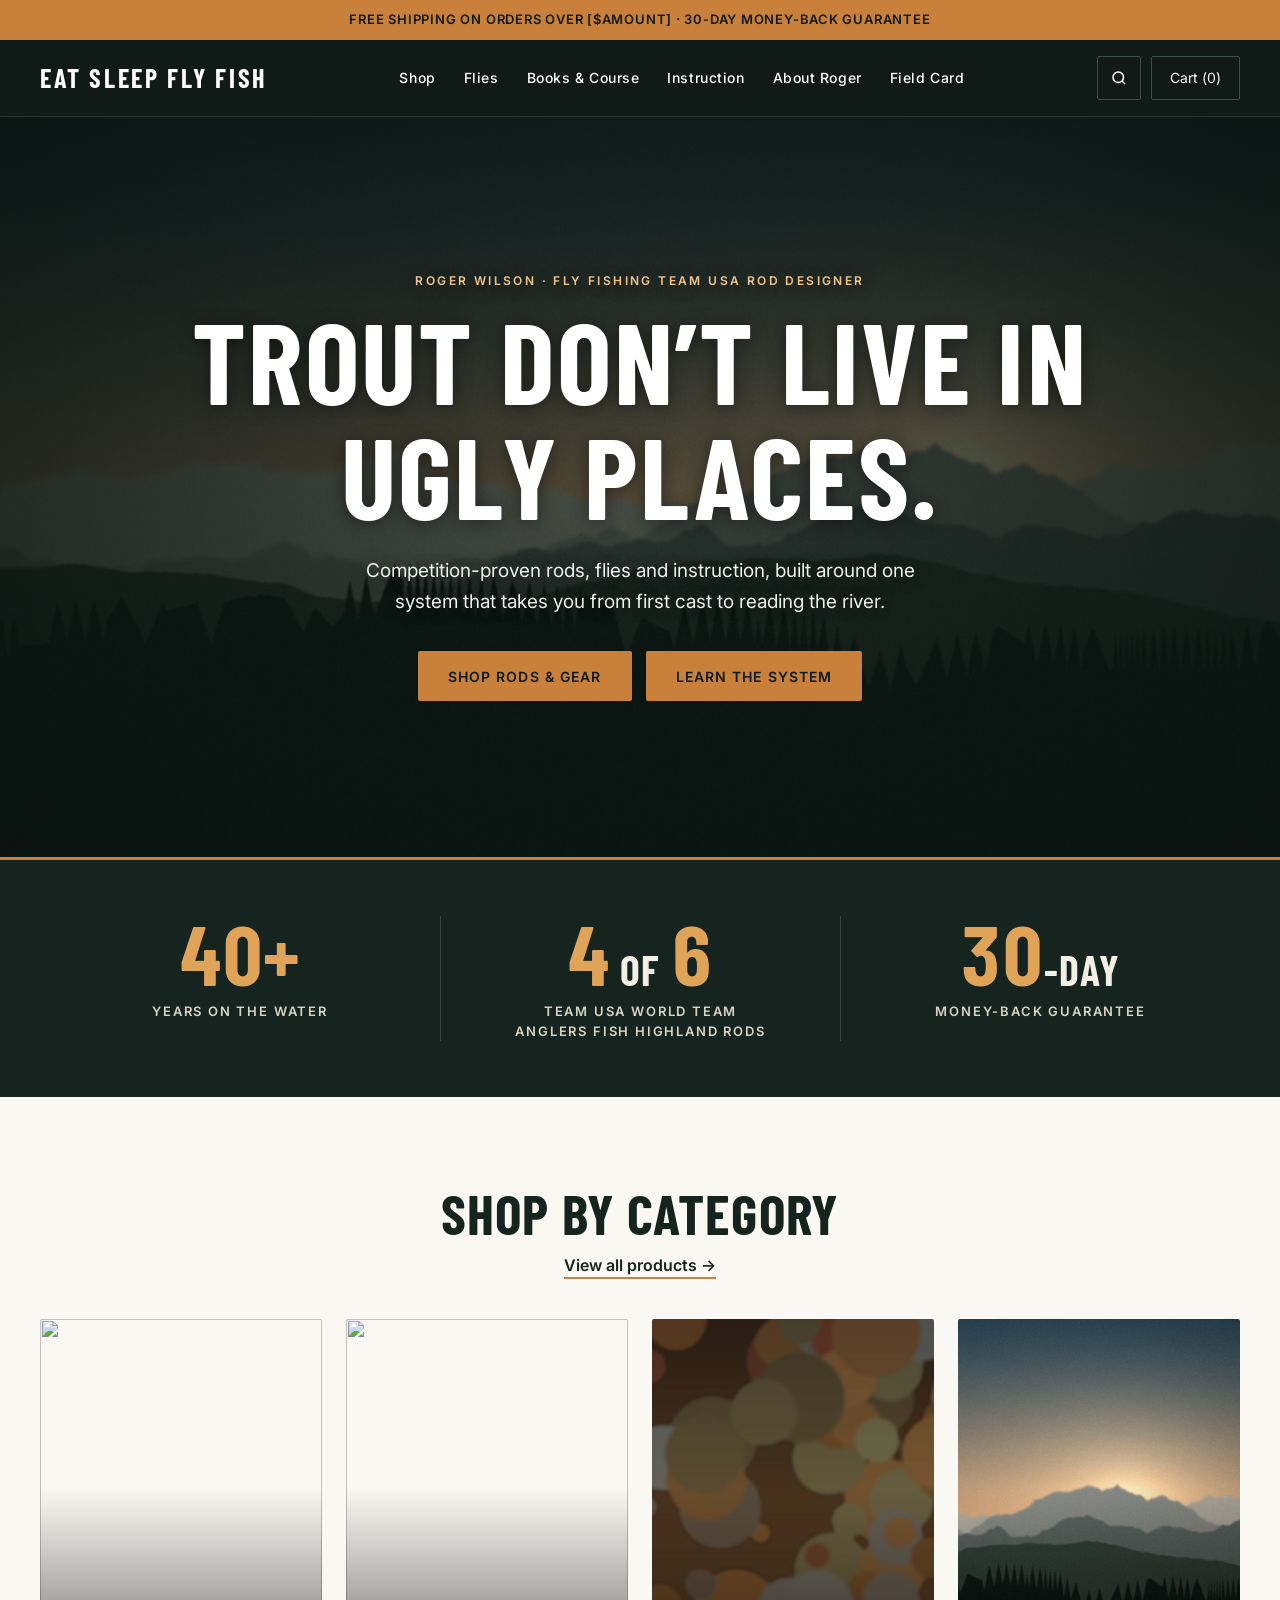
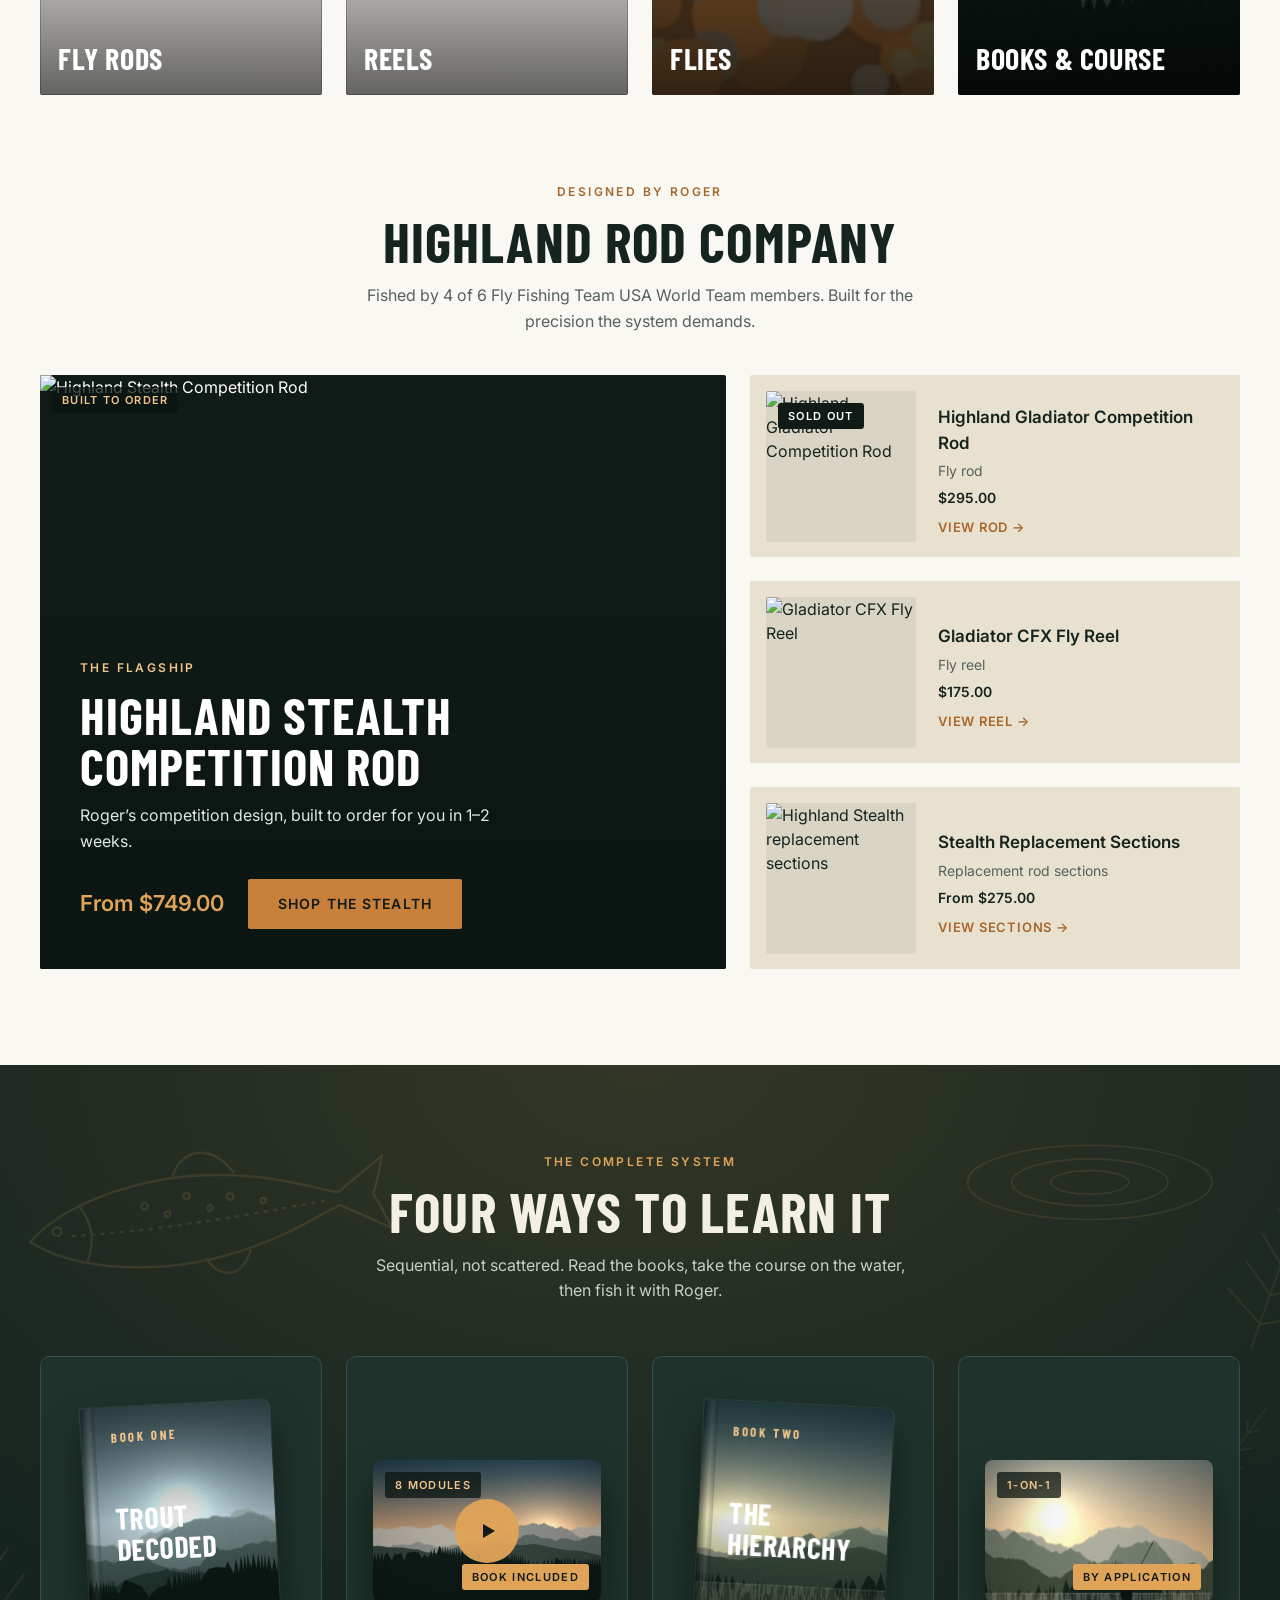
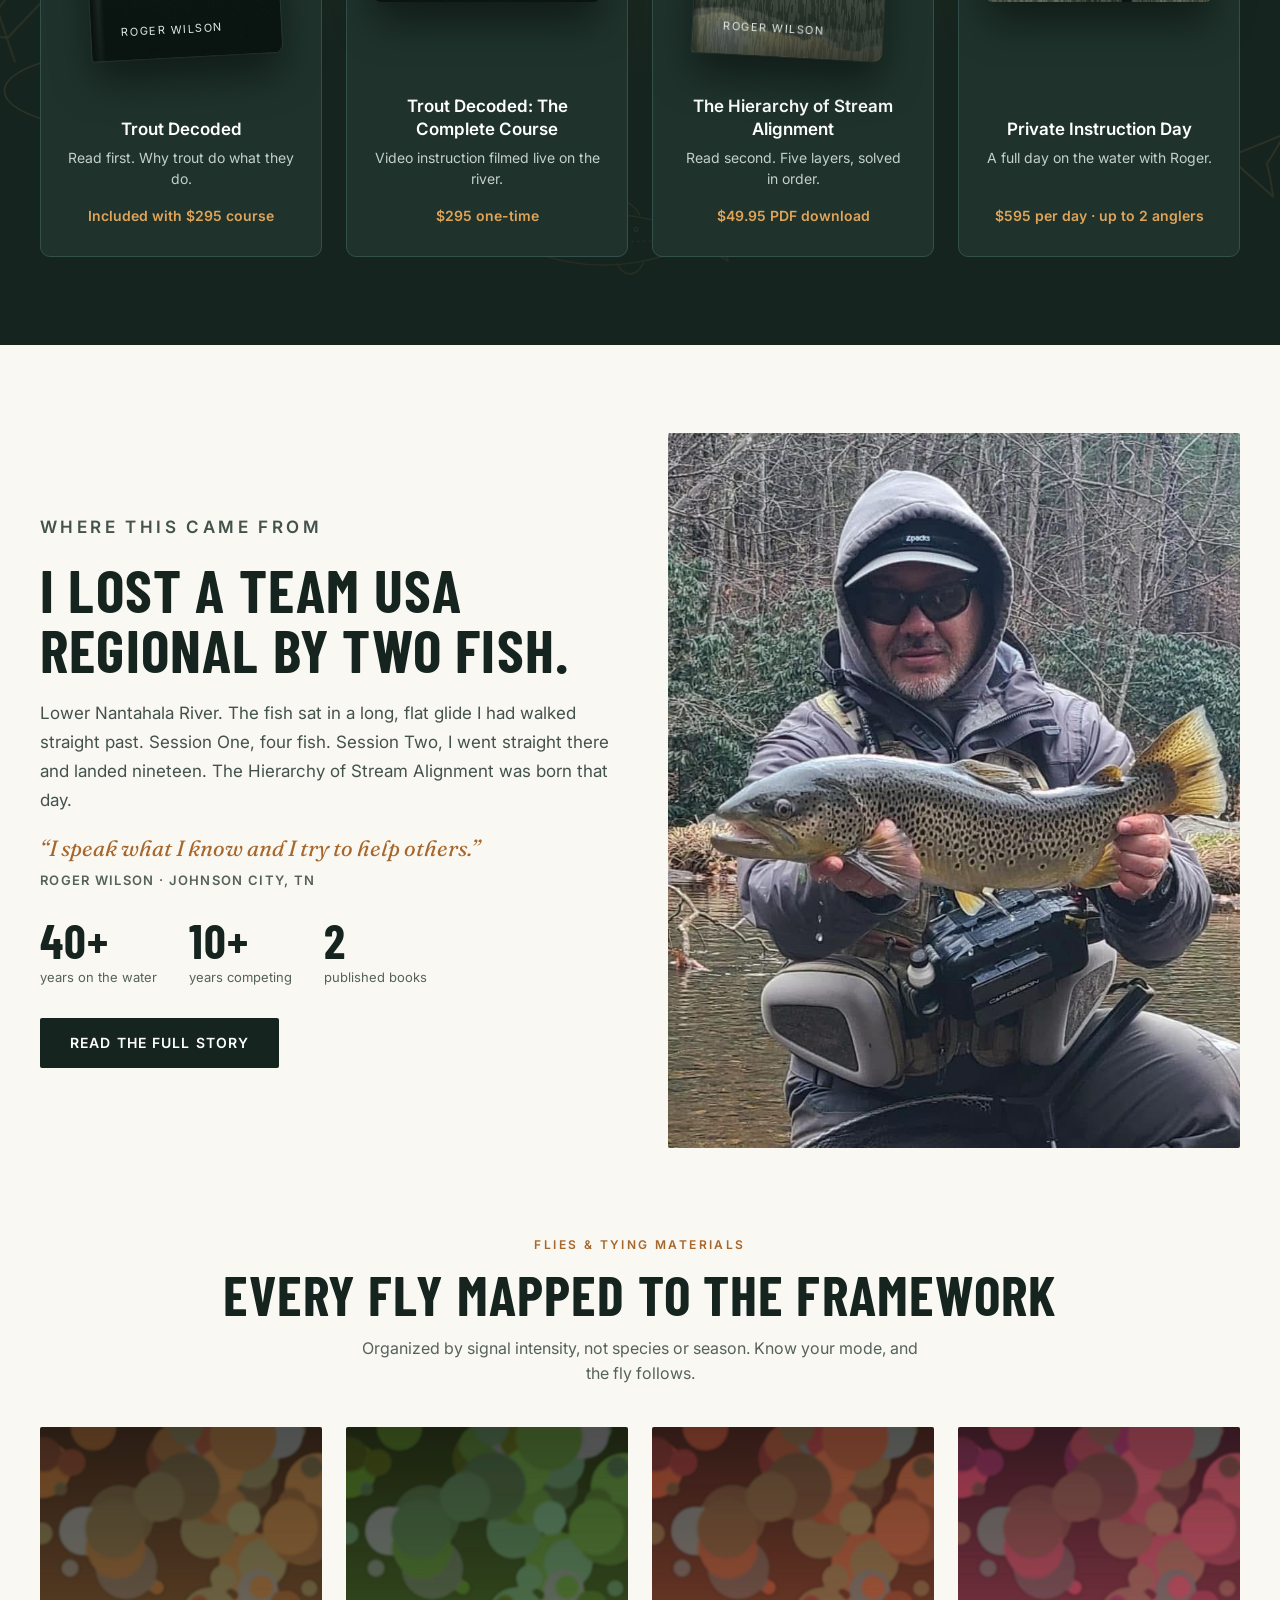
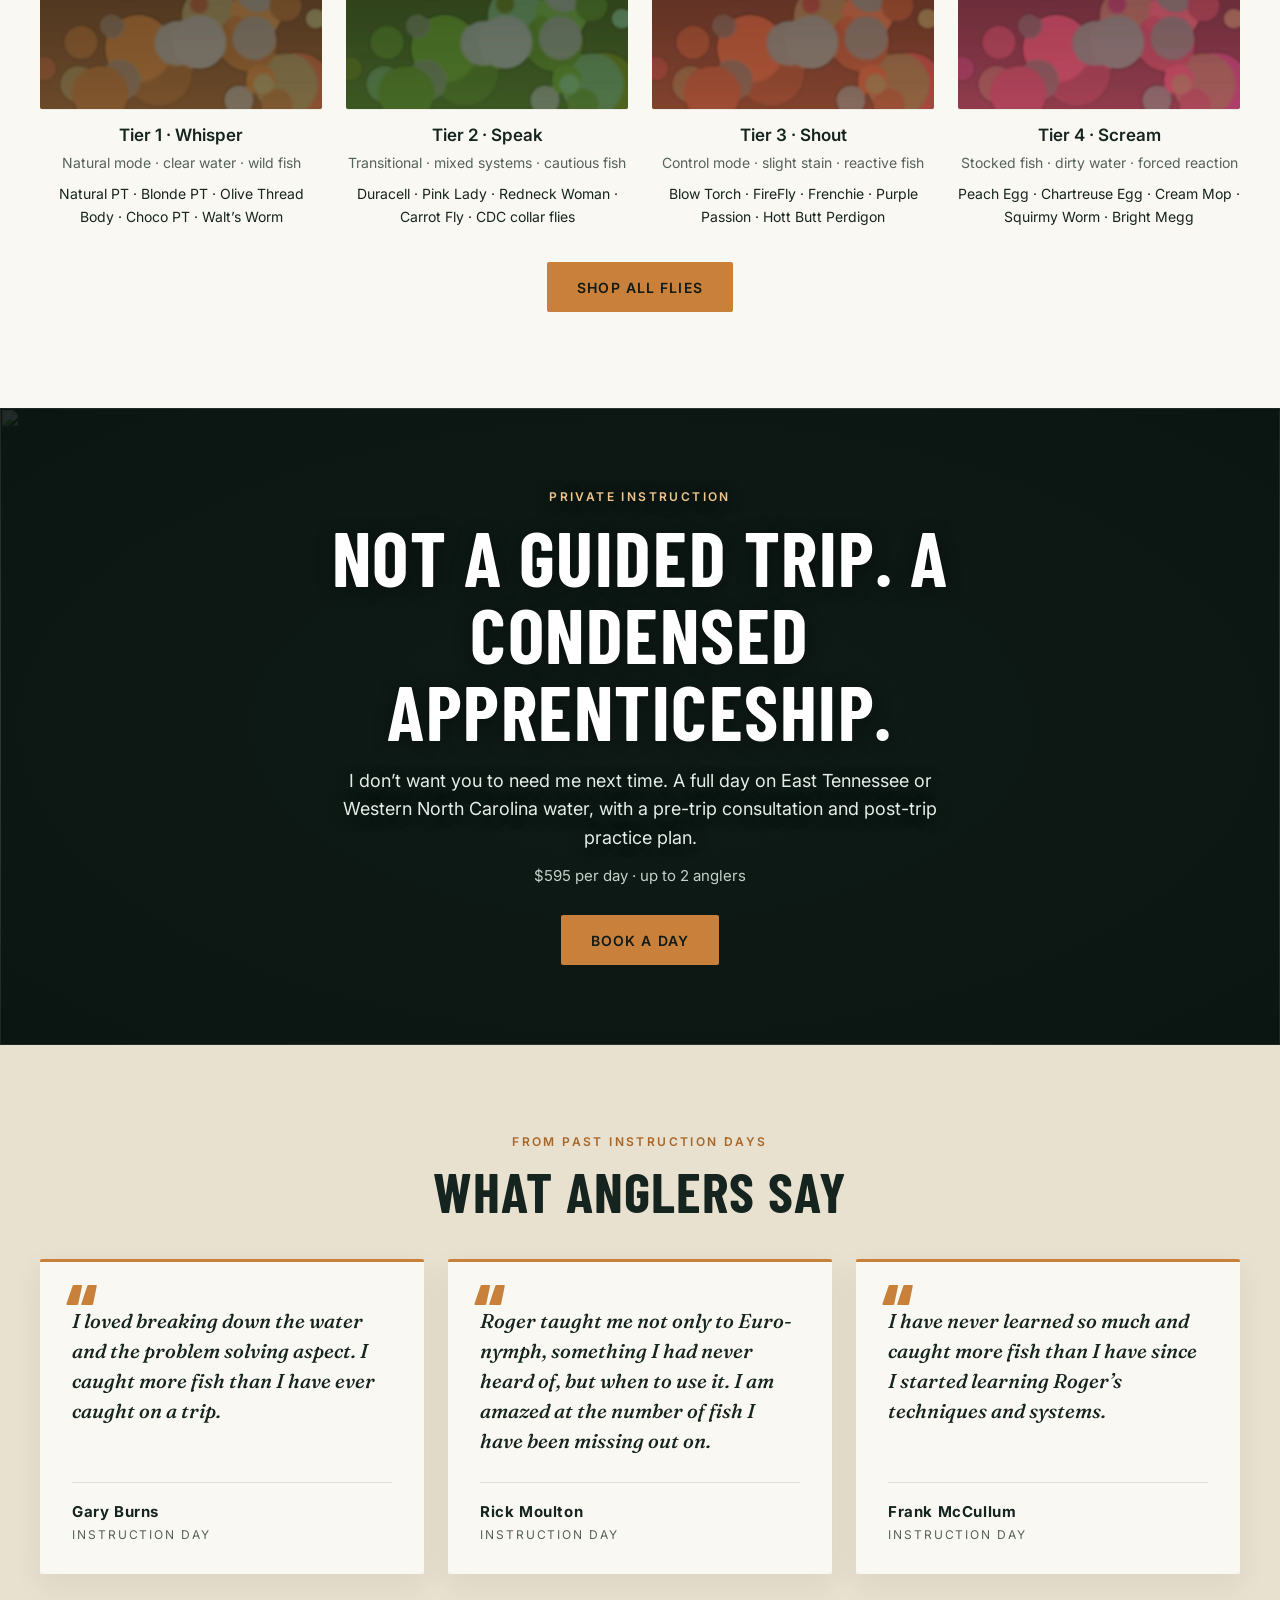
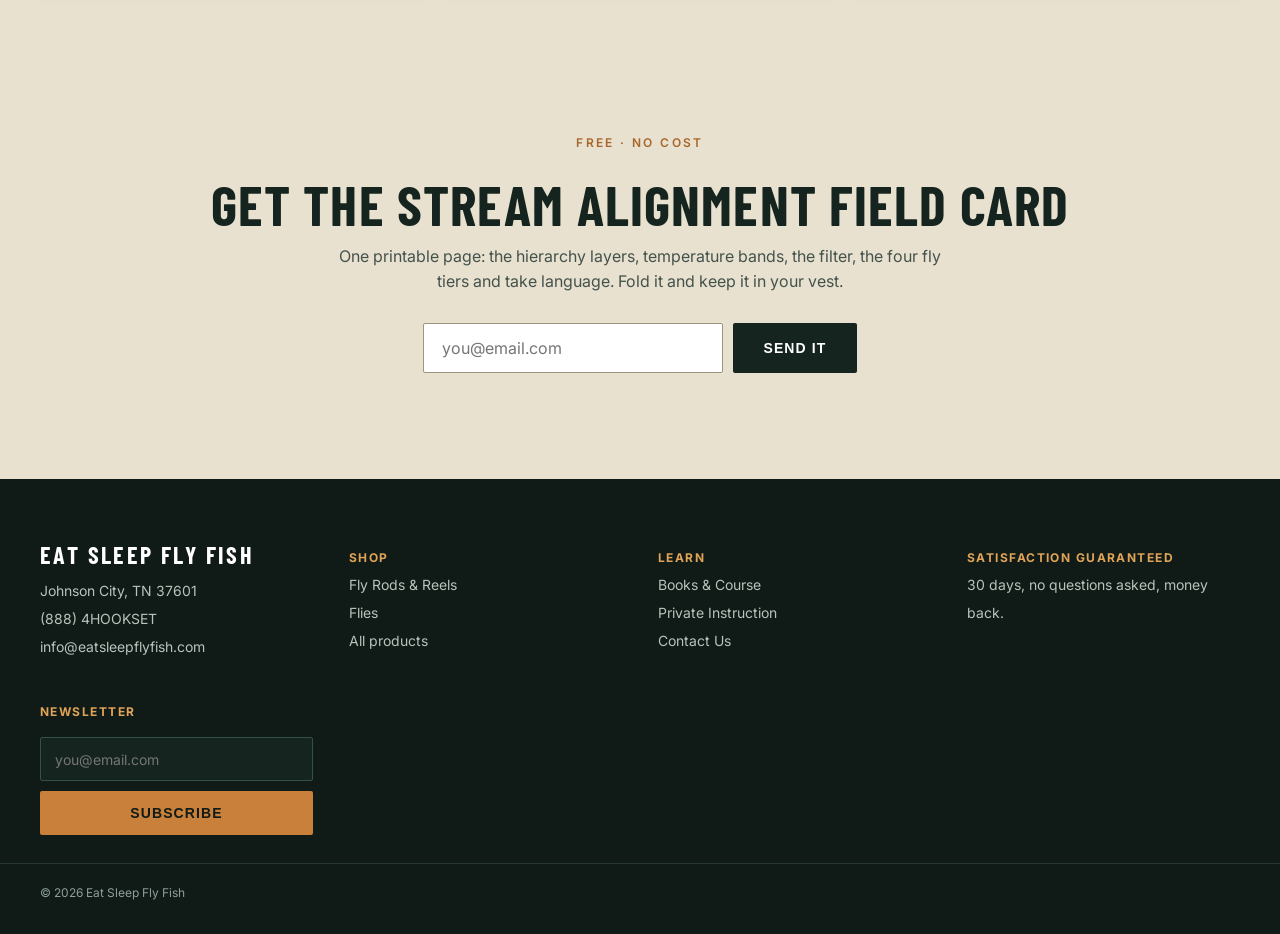
==== commit d84795e9: "Point main nav to the shop pages - Shop, Flies, Books & Course and Instruction now open their shop p" ====
--- a/esff-site/index.html
+++ b/esff-site/index.html
@@ -28,10 +28,10 @@
       <span></span><span></span><span></span>
     </button>
     <nav id="primary-nav" class="nav" aria-label="Main">
-      <a href="#shop">Shop</a>
-      <a href="#flies">Flies</a>
-      <a href="#learn">Books &amp; Course</a>
-      <a href="#instruction">Instruction</a>
+      <a href="shop.html">Shop</a>
+      <a href="shop.html?c=flies">Flies</a>
+      <a href="shop.html?c=learn">Books &amp; Course</a>
+      <a href="product.html?p=instruction-day">Instruction</a>
       <a href="#about">About Roger</a>
       <a href="#field-card">Field Card</a>
     </nav>
--- a/esff-site/styles.css
+++ b/esff-site/styles.css
@@ -37,7 +37,7 @@
 .header-row{display:flex;align-items:center;justify-content:space-between;gap:20px 32px;padding-top:16px;padding-bottom:16px}
 .brand{font-size:26px;letter-spacing:.1em;white-space:nowrap}
 .nav{display:flex;gap:28px;font-size:14px;font-weight:500;letter-spacing:.04em;white-space:nowrap}
-.nav a:hover{color:var(--amber)}
+.nav a:hover,.nav a[aria-current]{color:var(--amber)}
 .header-actions{display:flex;gap:10px}
 .icon-btn,.cart-btn{height:44px;display:inline-flex;align-items:center;justify-content:center;background:transparent;border:1px solid #3a5045;color:#fff;border-radius:2px;font-size:14px;cursor:pointer}
 .icon-btn{width:44px}
@@ -260,19 +260,70 @@
 .coll-tabs a:hover{color:#fff}
 .coll-tabs a[aria-current]{color:#fff;border-color:var(--amber)}
 .coll-hero{border-bottom:0}
-.related .section-head .link{margin-top:12px}
-.toolbar:has(.pills:empty){justify-content:flex-end}
-.toolbar{display:flex;flex-wrap:wrap;align-items:center;justify-content:space-between;gap:16px;padding:32px 0 14px;border-bottom:1px solid rgba(22,36,31,.12)}
-.pills{display:flex;flex-wrap:wrap;gap:8px}
-.pill{height:38px;padding:0 18px;border:1px solid #c9c0a9;border-radius:999px;background:transparent;color:var(--forest);font:600 13px Inter,sans-serif;letter-spacing:.04em;cursor:pointer;transition:background .2s,border-color .2s,color .2s}
+.section-head .link{margin-top:12px}
+/* product grid that centers any number of cards (no empty slot when a row isn't full) */
+.shop-grid{display:grid;grid-template-columns:repeat(auto-fit,minmax(220px,282px));justify-content:center;gap:36px 24px}
+.shop-grid .product h3{font-size:16px}
+.shop-grid>[hidden]{display:none!important}
+.coll{padding-top:8px;padding-bottom:88px}
+
+/* collection hero photo: slow settle-in zoom */
+.coll-hero{padding:56px 0 76px}
+.coll-hero-bg{position:absolute;inset:0;background:var(--forest) center/cover no-repeat;opacity:0;transform:scale(1.08);transition:opacity 1s ease,transform 2.4s cubic-bezier(.2,.8,.2,1)}
+.coll-hero-bg.in{opacity:1;transform:none}
+.coll-hero-bg::after{content:"";position:absolute;inset:0;background:linear-gradient(90deg,rgba(16,26,22,.92) 0%,rgba(16,26,22,.7) 45%,rgba(16,26,22,.35) 100%),linear-gradient(0deg,rgba(16,26,22,.6),transparent 50%)}
+.coll-hero::after{z-index:1}
+.coll-hero h1,.coll-hero h1+p{text-shadow:0 2px 18px rgba(0,0,0,.35)}
+.coll-hero h1+p{color:#dfe8e2}
+.coll-tabs a span{display:inline-block;margin-left:6px;padding:1px 7px;border-radius:999px;background:#26382f;color:#b6c4bc;font-size:11px;letter-spacing:0;transition:background .2s,color .2s}
+.coll-tabs a[aria-current] span{background:var(--amber);color:var(--ink)}
+
+/* sticky filter bar */
+.filter-bar{position:sticky;top:var(--header-h,76px);z-index:40;background:rgba(250,248,243,.92);-webkit-backdrop-filter:blur(10px);backdrop-filter:blur(10px);border-bottom:1px solid rgba(22,36,31,.1);transition:box-shadow .25s}
+.filter-bar.stuck{box-shadow:0 10px 24px rgba(22,36,31,.1)}
+.filter-row{display:flex;align-items:center;justify-content:space-between;gap:16px;padding-top:14px;padding-bottom:14px}
+.filter-bar:has(.pills[hidden]) .filter-row{justify-content:flex-end}
+.pills{position:relative;display:flex;gap:6px;min-width:0;overflow-x:auto;scrollbar-width:none;padding:2px}
+.pills::-webkit-scrollbar{display:none}
+.pill-thumb{position:absolute;left:0;top:0;border-radius:999px;background:var(--forest);box-shadow:0 6px 16px rgba(22,36,31,.22);transition:transform .45s cubic-bezier(.2,.8,.2,1),width .45s cubic-bezier(.2,.8,.2,1),height .45s,background-color .35s;pointer-events:none}
+.pill{position:relative;z-index:1;flex:0 0 auto;display:inline-flex;align-items:center;gap:8px;height:42px;padding:0 16px;border:1px solid #d6ceb9;border-radius:999px;background:transparent;color:var(--forest);font:600 13px Inter,sans-serif;letter-spacing:.03em;cursor:pointer;white-space:nowrap;transition:color .3s,border-color .3s,transform .15s}
 .pill:hover{border-color:var(--forest)}
-.pill.is-on{background:var(--forest);border-color:var(--forest);color:#fff}
-.sort{display:flex;align-items:center;gap:10px;font-size:13px;color:var(--muted)}
-.sort select{height:38px;padding:0 12px;border:1px solid #c9c0a9;border-radius:2px;background:#fff;font:500 14px Inter,sans-serif;color:var(--forest)}
-.count{font-size:13px;color:var(--muted);padding:16px 0 8px}
-.coll-grid{padding-bottom:16px}
-.coll-grid .product h3,.related .product h3{font-size:16px}
-.promise{padding-top:48px;padding-bottom:72px}
+.pill:active{transform:scale(.96)}
+.pill.is-on{color:#fff;border-color:transparent}
+.pill-n{min-width:22px;padding:2px 7px;border-radius:999px;background:rgba(22,36,31,.08);font-size:11px;text-align:center;transition:background .3s,color .3s}
+.pill.is-on .pill-n{background:rgba(255,255,255,.18)}
+.sort{flex:0 0 auto;display:flex;align-items:center;gap:10px;font-size:12px;font-weight:600;letter-spacing:.12em;text-transform:uppercase;color:var(--muted)}
+.sort select{height:42px;padding:0 36px 0 14px;border:1px solid #d6ceb9;border-radius:999px;background:#fff url("data:image/svg+xml,%3Csvg xmlns='http://www.w3.org/2000/svg' width='12' height='8'%3E%3Cpath d='M1 1l5 5 5-5' fill='none' stroke='%2316241f' stroke-width='1.6'/%3E%3C/svg%3E") right 14px center no-repeat;-webkit-appearance:none;appearance:none;font:500 14px Inter,sans-serif;letter-spacing:0;text-transform:none;color:var(--forest);cursor:pointer}
+.sort select:hover{border-color:var(--forest)}
+
+/* tier colors: signal intensity, quiet to loud */
+.t1{--tc:#7fa58c} .t2{--tc:#5b9bb5} .t3{--tc:#e0a458} .t4{--tc:#e0645a}
+.pill-thumb.tier{background:var(--tc)}
+.pill.tier.is-on{color:var(--ink)}
+.pill.tier.is-on .pill-n{background:rgba(16,26,22,.14)}
+
+/* count + tier note */
+.coll-meta{display:flex;flex-wrap:wrap;align-items:center;justify-content:space-between;gap:12px;padding:22px 0 26px}
+.count{font-size:13px;color:var(--muted)}
+.count b{color:var(--forest)}
+.tier-note{display:inline-flex;align-items:center;gap:10px;padding:8px 14px;border-radius:999px;background:#fff;border:1px solid rgba(22,36,31,.1);border-left:4px solid var(--tc);font-size:13px;color:var(--muted)}
+.tier-note b{color:var(--forest)}
+.tier-note[hidden]{display:none}
+a.tier-note{margin:-4px 0 18px;transition:border-color .2s,transform .2s}
+a.tier-note:hover{transform:translateX(3px)}
+a.tier-note span{color:var(--copper-dk);font-weight:600}
+
+/* shop cards */
+.shop-card .thumb{border-radius:4px}
+.peek{position:absolute;left:12px;right:12px;bottom:12px;z-index:3;display:flex;align-items:center;justify-content:space-between;padding:11px 14px;border-radius:3px;background:rgba(16,26,22,.88);color:#fff;font-size:12px;font-weight:600;letter-spacing:.1em;text-transform:uppercase;opacity:0;transform:translateY(10px);transition:opacity .3s,transform .35s cubic-bezier(.2,.8,.2,1)}
+.peek b{color:var(--amber);transition:transform .3s}
+.shop-card:hover .peek,.shop-card:focus-visible .peek{opacity:1;transform:none}
+.shop-card:hover .peek b{transform:translateX(4px)}
+.card-meta{display:flex;align-items:center;gap:8px}
+.shop-card h3{transition:color .2s}
+.shop-card:hover h3{color:var(--copper-dk)}
+@media (hover:none){.peek{display:none}}
+.promise{padding-top:0;padding-bottom:72px}
 .promise .grid{border-top:1px solid rgba(22,36,31,.12);padding-top:40px;text-align:center}
 .promise b{display:block;font-size:26px;margin-bottom:6px}
 .promise p{font-size:14px;color:var(--muted)}
@@ -339,19 +390,24 @@
   .pdp{grid-template-columns:1fr;gap:32px}
   .pdp-gallery{position:static}
   .pdp-main{aspect-ratio:1}
-  .related .cols-3{grid-template-columns:repeat(3,1fr)}
 }
 @media (max-width:560px){
   .crumbs{padding:16px 0;font-size:12px}
   .coll-hero{padding:32px 0 44px}
-  .toolbar{padding-top:24px}
-  .coll-grid{grid-template-columns:1fr 1fr;gap:16px}
+  .shop-grid{grid-template-columns:1fr 1fr;gap:28px 16px}
+  .coll{padding-bottom:64px}
+  .coll-hero{padding:32px 0 48px}
+  .filter-row{gap:10px;padding-top:10px;padding-bottom:10px}
+  .pill{height:38px;padding:0 13px}
+  .sort span{display:none}
+  .sort select{height:38px;max-width:132px;font-size:13px}
+  .coll-meta{padding:16px 0 18px}
+  .tier-note{border-radius:10px;flex-wrap:wrap}
   .promise .grid{gap:28px}
   .pdp-thumb{flex-basis:64px;height:64px}
   .pdp-price{font-size:21px}
   .pdp-short{font-size:16px}
-  .related .cols-3{grid-template-columns:1fr 1fr;gap:16px}
-  .related .cols-3>:nth-child(3){display:none}
+  .related .shop-grid>:nth-child(3){display:none}
   .pdp-quote{padding:40px 0}
 }
 
